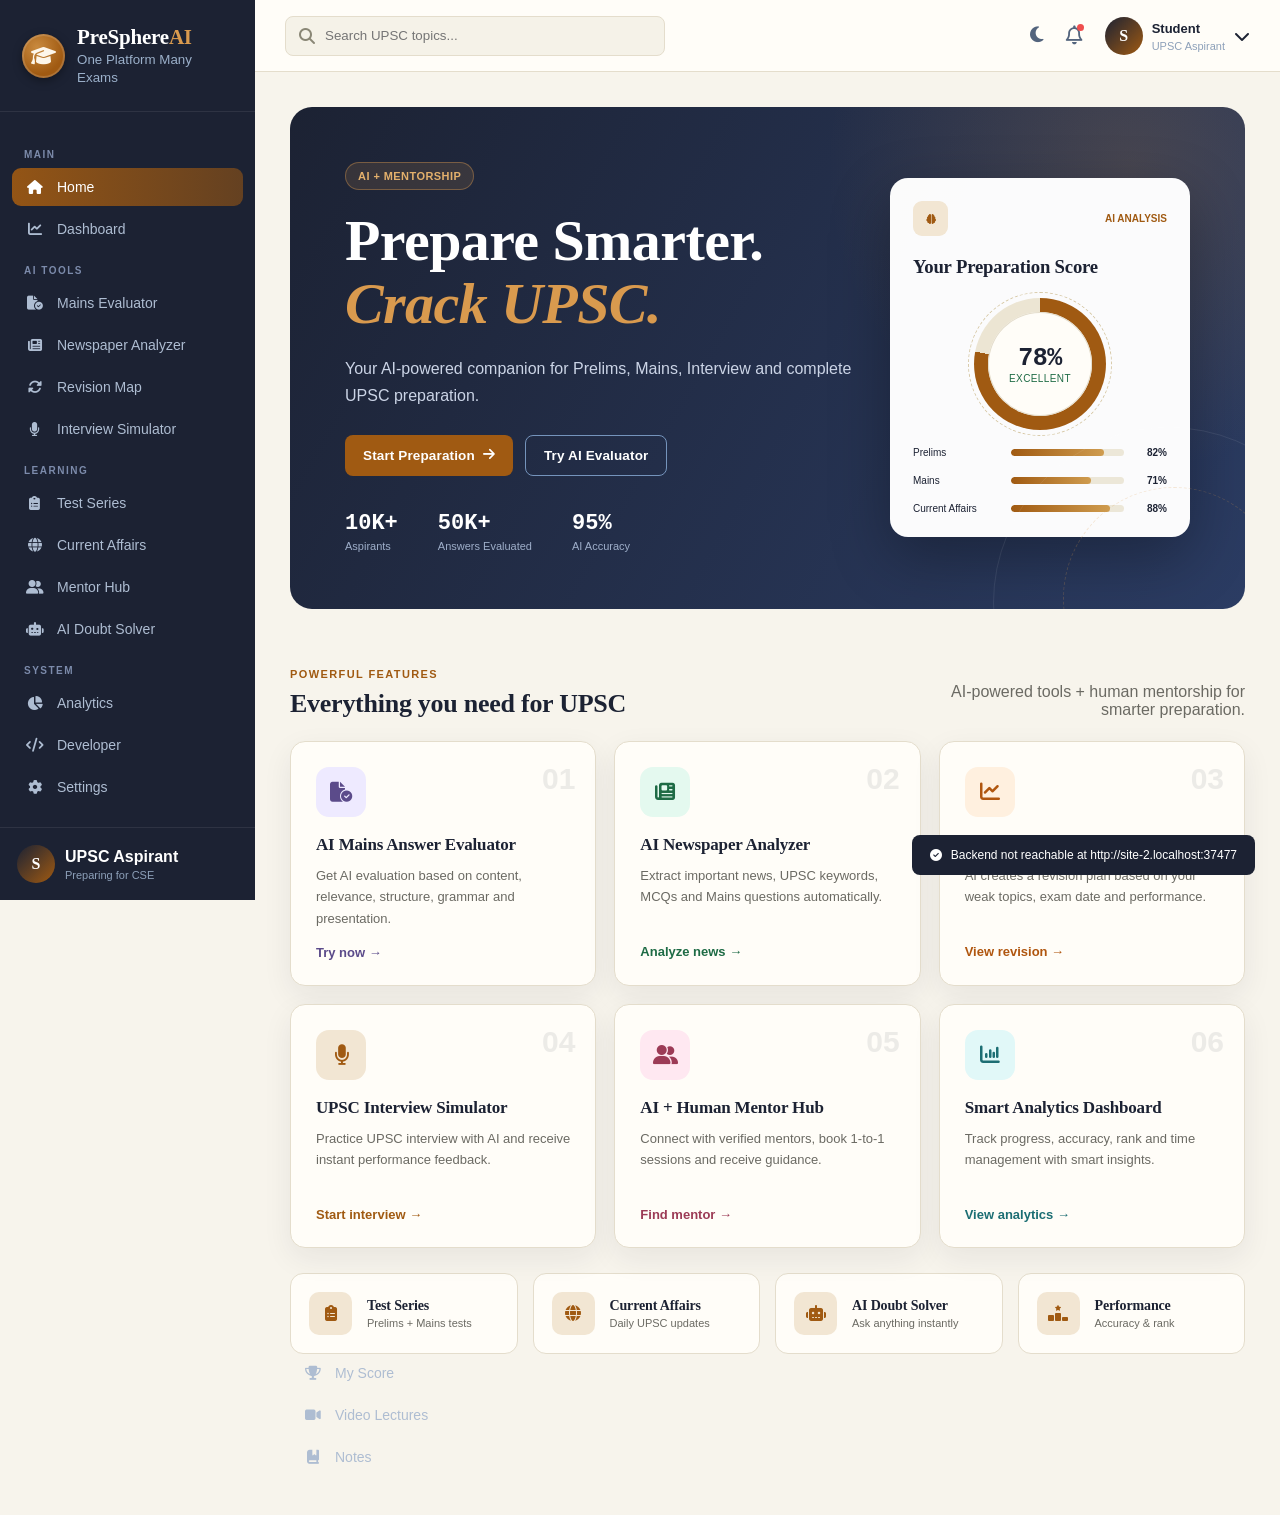
==== frontend/index.html @ a53c1703 "Initial project commit" ====
<!DOCTYPE html>
<html lang="en">

<head>
    <meta charset="UTF-8">
    <meta name="viewport" content="width=device-width, initial-scale=1.0">

    <title>PreSphere AI</title>

    <link rel="icon" href="data:,">



    <link rel="stylesheet" href="second css.css">

    <!-- Icons -->
    <link rel="stylesheet" href="https://cdnjs.cloudflare.com/ajax/libs/font-awesome/6.5.2/css/all.min.css">
</head>

<body>

<!-- ================= SIDEBAR ================= -->

    <aside class="sidebar" id="sidebar">

        <div class="logo">
            <div class="logo-icon">
                <i class="fa-solid fa-graduation-cap"></i>
            </div>

            <div>
                <h2>PreSphere<span>AI</span></h2>
                <small>One Platform Many Exams</small>
            </div>
        </div>

        <nav>

            <p class="menu-title">MAIN</p>

            <a href="#" class="nav-link active" data-page="home">
                <i class="fa-solid fa-house"></i>
                <span>Home</span>
            </a>

            <a href="#" class="nav-link" data-page="dashboard">
                <i class="fa-solid fa-chart-line"></i>
                <span>Dashboard</span>
            </a>

            <p class="menu-title">AI TOOLS</p>

            <a href="#" class="nav-link" data-page="evaluator">
                <i class="fa-solid fa-file-circle-check"></i>
                <span>Mains Evaluator</span>
            </a>

            <a href="#" class="nav-link" data-page="newspaper">
                <i class="fa-solid fa-newspaper"></i>
                <span>Newspaper Analyzer</span>
            </a>

            <a href="#" class="nav-link" data-page="revision">
                <i class="fa-solid fa-rotate"></i>
                <span>Revision Map</span>
            </a>

            <a href="#" class="nav-link" data-page="interview">
                <i class="fa-solid fa-microphone"></i>
                <span>Interview Simulator</span>
            </a>

            <p class="menu-title">LEARNING</p>

            <a href="#" class="nav-link" data-page="tests">
                <i class="fa-solid fa-clipboard-list"></i>
                <span>Test Series</span>
            </a>

            <a href="#" class="nav-link" data-page="current">
                <i class="fa-solid fa-globe"></i>
                <span>Current Affairs</span>
            </a>

            <a href="#" class="nav-link" data-page="mentor">
                <i class="fa-solid fa-user-group"></i>
                <span>Mentor Hub</span>
            </a>

            <a href="#" class="nav-link" data-page="doubt">
                <i class="fa-solid fa-robot"></i>
                <span>AI Doubt Solver</span>
            </a>

            <p class="menu-title">SYSTEM</p>

            <a href="#" class="nav-link" data-page="analytics">
                <i class="fa-solid fa-chart-pie"></i>
                <span>Analytics</span>
            </a>

            <a href="#" class="nav-link" data-page="developer">
                <i class="fa-solid fa-code"></i>
                <span>Developer</span>
            </a>

            <a href="#" class="nav-link" data-page="settings">
                <i class="fa-solid fa-gear"></i>
                <span>Settings</span>
            </a>

        </nav>

        <div class="sidebar-bottom">
            <div class="user-mini">
                <div class="avatar">S</div>
                <div>
                    <strong>UPSC Aspirant</strong>
                    <small>Preparing for CSE</small>
                </div>
            </div>
        </div>

    </aside>


<!-- ================= MAIN ================= -->

    <div class="main-wrapper">

        <!-- HEADER -->

        <header class="header">

            <button class="menu-btn" id="menuBtn">
                <i class="fa-solid fa-bars"></i>
            </button>

            <div class="search-box">
                <i class="fa-solid fa-search"></i>
                <input type="text" placeholder="Search UPSC topics...">
            </div>

            <div class="header-right">

                <button class="icon-btn">
                    <i class="fa-regular fa-bell"></i>
                    <span class="notification-dot"></span>
                </button>

                <div class="profile">
                    <div class="avatar">S</div>

                    <div class="profile-info">
                        <strong>Student</strong>
                        <small>UPSC Aspirant</small>
                    </div>

                    <i class="fa-solid fa-chevron-down"></i>
                </div>

            </div>

        </header>


<!-- ================= CONTENT ================= -->

        <main id="content">


<!-- ================================================= -->
<!-- HOME -->
<!-- ================================================= -->

            <section class="page active-page" id="home">

                <div class="hero">

                    <div class="hero-content">

                        <span class="badge">
                            <i class="fa-solid fa-sparkles"></i>
                            AI + MENTORSHIP
                        </span>

                        <h1>
                            Prepare Smarter.<br>
                            <span>Crack UPSC.</span>
                        </h1>

                        <p>
                            Your AI-powered companion for Prelims, Mains,
                            Interview and complete UPSC preparation.
                        </p>

                        <div class="hero-buttons">
                            <button class="btn primary" data-go="dashboard">
                                Start Preparation
                                <i class="fa-solid fa-arrow-right"></i>
                            </button>

                            <button class="btn outline" data-go="evaluator">
                                Try AI Evaluator
                            </button>
                        </div>

                        <div class="hero-stats">

                            <div>
                                <strong>10K+</strong>
                                <span>Aspirants</span>
                            </div>

                            <div>
                                <strong>50K+</strong>
                                <span>Answers Evaluated</span>
                            </div>

                            <div>
                                <strong>95%</strong>
                                <span>AI Accuracy</span>
                            </div>

                        </div>

                    </div>

                    <div class="hero-visual">

                        <div class="ai-card">

                            <div class="ai-card-top">
                                <div class="ai-icon">
                                    <i class="fa-solid fa-brain"></i>
                                </div>

                                <span>AI ANALYSIS</span>
                            </div>

                            <h3>Your Preparation Score</h3>

                            <div class="score-circle">
                                <div>
                                    <strong>78%</strong>
                                    <span>Excellent</span>
                                </div>
                            </div>

                            <div class="progress-row">
                                <span>Prelims</span>
                                <div class="progress">
                                    <i style="width:82%"></i>
                                </div>
                                <b>82%</b>
                            </div>

                            <div class="progress-row">
                                <span>Mains</span>
                                <div class="progress">
                                    <i style="width:71%"></i>
                                </div>
                                <b>71%</b>
                            </div>

                            <div class="progress-row">
                                <span>Current Affairs</span>
                                <div class="progress">
                                    <i style="width:88%"></i>
                                </div>
                                <b>88%</b>
                            </div>

                        </div>

                    </div>

                </div>


                <!-- FEATURES -->

                <div class="section-heading">

                    <div>
                        <span class="section-label">POWERFUL FEATURES</span>
                        <h2>Everything you need for UPSC</h2>
                    </div>

                    <p>
                        AI-powered tools + human mentorship
                        for smarter preparation.
                    </p>

                </div>


                <div class="feature-grid">

                    <div class="feature-card purple" data-go="evaluator">
                        <div class="feature-number">01</div>
                        <div class="feature-icon">
                            <i class="fa-solid fa-file-circle-check"></i>
                        </div>
                        <h3>AI Mains Answer Evaluator</h3>
                        <p>
                            Get AI evaluation based on content,
                            relevance, structure, grammar and presentation.
                        </p>
                        <a>Try now →</a>
                    </div>

                    <div class="feature-card green" data-go="newspaper">
                        <div class="feature-number">02</div>
                        <div class="feature-icon">
                            <i class="fa-solid fa-newspaper"></i>
                        </div>
                        <h3>AI Newspaper Analyzer</h3>
                        <p>
                            Extract important news, UPSC keywords,
                            MCQs and Mains questions automatically.
                        </p>
                        <a>Analyze news →</a>
                    </div>

                    <div class="feature-card orange" data-go="revision">
                        <div class="feature-number">03</div>
                        <div class="feature-icon">
                            <i class="fa-solid fa-chart-line"></i>
                        </div>
                        <h3>Personalized Revision Map</h3>
                        <p>
                            AI creates a revision plan based on
                            your weak topics, exam date and performance.
                        </p>
                        <a>View revision →</a>
                    </div>

                    <div class="feature-card blue" data-go="interview">
                        <div class="feature-number">04</div>
                        <div class="feature-icon">
                            <i class="fa-solid fa-microphone"></i>
                        </div>
                        <h3>UPSC Interview Simulator</h3>
                        <p>
                            Practice UPSC interview with AI
                            and receive instant performance feedback.
                        </p>
                        <a>Start interview →</a>
                    </div>

                    <div class="feature-card pink" data-go="mentor">
                        <div class="feature-number">05</div>
                        <div class="feature-icon">
                            <i class="fa-solid fa-user-group"></i>
                        </div>
                        <h3>AI + Human Mentor Hub</h3>
                        <p>
                            Connect with verified mentors,
                            book 1-to-1 sessions and receive guidance.
                        </p>
                        <a>Find mentor →</a>
                    </div>

                    <div class="feature-card teal" data-go="analytics">
                        <div class="feature-number">06</div>
                        <div class="feature-icon">
                            <i class="fa-solid fa-chart-column"></i>
                        </div>
                        <h3>Smart Analytics Dashboard</h3>
                        <p>
                            Track progress, accuracy, rank and
                            time management with smart insights.
                        </p>
                        <a>View analytics →</a>
                    </div>

                </div>


                <!-- QUICK SERVICES -->

                <div class="quick-grid">

                    <div class="quick-card" data-go="tests">
                        <i class="fa-solid fa-clipboard-list"></i>
                        <div>
                            <h3>Test Series</h3>
                            <p>Prelims + Mains tests</p>
                        </div>
                    </div>

                    <div class="quick-card" data-go="current">
                        <i class="fa-solid fa-globe"></i>
                        <div>
                            <h3>Current Affairs</h3>
                            <p>Daily UPSC updates</p>
                        </div>
                    </div>

                    <div class="quick-card" data-go="doubt">
                        <i class="fa-solid fa-robot"></i>
                        <div>
                            <h3>AI Doubt Solver</h3>
                            <p>Ask anything instantly</p>
                        </div>
                    </div>

                    <div class="quick-card" data-go="analytics">
                        <i class="fa-solid fa-ranking-star"></i>
                        <div>
                            <h3>Performance</h3>
                            <p>Accuracy & rank</p>
                        </div>
                    </div>

                </div>

            </section>


<!-- ================================================= -->
<!-- DEVELOPER / TEAM -->
<!-- ================================================= -->

            <section id="developer" class="page">

                <div class="section-heading team-heading">
                    <div>
                        <span class="section-label">OUR TEAM</span>
                        <h2>Meet the PreSphere AI Team</h2>
                    </div>

                    <p>
                        A team working together to build
                        smarter AI-powered UPSC preparation web application.
                    </p>
                </div>

                <div class="team-grid">

                    <div class="team-card team-lead">
                        <div class="team-image-wrapper">
                            <img
                                src="https://i.pinimg.com/736x/21/d7/b5/21d7b5a3bda3c41b24b08119557dbd8e.jpg"
                                alt="Satendra">
                        </div>

                        <span class="team-role lead-role">Team Lead</span>

                        <h3>Satendra</h3>

                        <div class="team-skills">
                            <h4>25ai1sa121@mitsgwl.ac.in</h4>
                            <span>➡️AI/ML & Deep Learning</span>
                            <span>➡️Python</span>
                            <span>➡️C++</span>
                            <span>➡️DSA & C++</span>
                        </div>
                    </div>

                    <div class="team-card">
                        <div class="team-image-wrapper">
                            <img src="images/photo1.jpeg" alt="Priyanshu Barman">
                        </div>

                        <span class="team-role">Developer</span>

                        <h3>Priyanshu Barman</h3>

                        <div class="team-skills">
                            <h4>25ai1pr102@mitsgwl.ac.in</h4>
                            <span>➡️Frontend & Backend</span>
                            <span>➡️Java</span>
                            <span>➡️DSA, Python & TensorFlow</span>
                        </div>
                    </div>

                    <div class="team-card">
                        <div class="team-image-wrapper">
                            <img src="images/nitin.jpeg" alt="Nitin Gaur">
                        </div>

                        <span class="team-role">Developer</span>

                        <h3>Nitin Gaur</h3>

                        <div class="team-skills">
                            <h4> 25ai1ni89@mitsgwl.ac.in</h4>
                            <span>➡️Graphic Designer</span>
                            <span>➡️DSA & C++</span>
                        </div>
                    </div>

                </div>

                <div class="institution-card">

                    <div class="institution-logo">
                        <img
                            src="https://img.jagranjosh.com/images/2022/June/162022/MITS.png"
                            alt="MITS Gwalior">
                    </div>

                    <div class="institution-content">

                        <span class="section-label">DEVELOPED AT</span>

                        <h2>Madhav Institute of Technology and Science, Gwalior</h2>

                        <p class="guidance-title">Under the Guidance of</p>

                        <div class="mentor-info">
                            <img src="images/photo .png" alt="Dr. Shipra Shukla">

                            <div>
                                <h3>Dr. Shipra Shukla</h3>
                                <p>Assistant professor</p>
                                <p>Project Guide & Mentor</p>
                            </div>
                        </div>

                    </div>

                </div>

            </section>


<!-- ================================================= -->
<!-- DASHBOARD -->
<!-- ================================================= -->

            <section class="page" id="dashboard">

                <div class="page-title">
                    <div>
                        <span class="section-label">YOUR PREPARATION</span>
                        <h1>Dashboard</h1>
                        <p>Good morning! Let's continue your UPSC journey.</p>
                    </div>

                    <button class="btn primary" data-go="tests">
                        <i class="fa-solid fa-play"></i>
                        Continue Learning
                    </button>
                </div>


                <div class="dashboard-stats">

                    <div class="stat-card">
                        <div class="stat-icon purple-bg">
                            <i class="fa-solid fa-bullseye"></i>
                        </div>
                        <div>
                            <small>Overall Accuracy</small>
                            <h2 id="dashScore">0%</h2>
                            <span id="dashDelta">Take a test to begin</span>
                        </div>
                    </div>

                    <div class="stat-card">
                        <div class="stat-icon green-bg">
                            <i class="fa-solid fa-book-open"></i>
                        </div>
                        <div>
                            <small>Topics Completed</small>
                            <h2 id="dashTopics">0</h2>
                            <span id="dashTopicsOf">of 0 topics</span>
                        </div>
                    </div>

                    <div class="stat-card">
                        <div class="stat-icon orange-bg">
                            <i class="fa-solid fa-clock"></i>
                        </div>
                        <div>
                            <small>Study Time</small>
                            <h2 id="dashStudy">0h</h2>
                            <span>Today</span>
                        </div>
                    </div>

                    <div class="stat-card">
                        <div class="stat-icon blue-bg">
                            <i class="fa-solid fa-fire"></i>
                        </div>
                        <div>
                            <small>Study Streak</small>
                            <h2 id="dashStreak">0 Days</h2>
                            <span class="positive">Keep going!</span>
                        </div>
                    </div>

                </div>

                <!--  -->
                <!-- 
                
                -->
                <div class="panel score-summary" id="dashScoreCard" data-go="score" title="View subject-wise marks">
                    <div>
                        <span>QUESTIONS DONE</span>
                        <strong id="dsQuestions">0</strong>
                    </div>
                    <div>
                        <span>TOTAL SCORE</span>
                        <strong id="dsMarks">0</strong>
                        <small id="dsMax">of 0 marks</small>
                    </div>
                    <p>Click to see subject-wise marks <i class="fa-solid fa-arrow-right"></i></p>
                </div>










                <div class="dashboard-grid">

                    <div class="panel large-panel">

                        <div class="panel-header">
                            <div>
                                <h3>Preparation Progress</h3>
                                <p>Subject-wise performance</p>
                            </div>

                            <select>
                                <option>This Week</option>
                                <option>This Month</option>
                                <option>This Year</option>
                            </select>
                        </div>

                        <div class="bar-chart" id="dashBars"></div>

                    </div>


                    <div class="panel">

                        <div class="panel-header">
                            <div>
                                <h3>Today's Plan</h3>
                                <p id="dashTasksSub">0 tasks today</p>
                            </div>
                        </div>

                        <div class="task-list" id="dashTasks"></div>

                    </div>

                </div>


                <div class="panel ai-recommendation">

                    <div class="ai-recommend-icon">
                        <i class="fa-solid fa-wand-magic-sparkles"></i>
                    </div>

                    <div>
                        <span>AI RECOMMENDATION</span>
                        <h3 id="dashRecTitle">Loading recommendation...</h3>
                        <p id="dashRecText"></p>
                    </div>

                    <button class="btn dark" data-go="revision">View Plan</button>

                </div>

            </section>
<!-- adding new line   -->
            <a href="#" class="nav-link" data-page="score">
                <i class="fa-solid fa-trophy"></i>
                <span>My Score</span>
            </a>

<!-- for video upload  -->

<!-- ================================================= -->
<!-- MAINS EVALUATOR -->
<!-- ================================================= -->

            <section class="page" id="evaluator">

                <div class="page-title">
                    <div>
                        <span class="section-label">AI POWERED</span>
                        <h1>AI Mains Answer Evaluator</h1>
                        <p>Get instant UPSC-style feedback on your answers.</p>
                    </div>
                </div>

                <div class="evaluator-grid">

                    <div class="panel">

                        <div class="panel-header">
                            <div>
                                <h3>Write Your Answer</h3>
                                <p>Write or paste your Mains answer below.</p>
                            </div>

                            <button class="btn small outline" id="mainsRandom">
                                <i class="fa-solid fa-shuffle"></i>
                                Random
                            </button>
                        </div>

                        <select id="mainsSelect" class="date-select" style="width:100%;margin-bottom:14px;">
                            <option>Loading questions...</option>
                        </select>

                        <div class="question-box">
                            <strong>Question:</strong>

                            <p id="questionText">Loading question...</p>

                            <span id="questionMeta">UPSC GS-II • 150 Words</span>
                        </div>

                        <textarea id="answerInput" class="answer-box"
                            placeholder="Write your answer here..."></textarea>

                        <div class="answer-footer">
                            <span id="wordCount">0 words</span>

                            <button class="btn primary" id="evaluateBtn">
                                <i class="fa-solid fa-wand-magic-sparkles"></i>
                                Evaluate with AI
                            </button>
                        </div>

                    </div>


                    <div class="panel evaluation-result" id="evalResultBody">

                        <div class="result-heading">
                            <div class="result-circle">
                                <strong>--</strong>
                                <small>/20</small>
                            </div>

                            <div>
                                <span>AI SCORE</span>
                                <h3>Waiting for your answer</h3>
                                <p>Write an answer and click "Evaluate with AI".</p>
                            </div>
                        </div>

                    </div>

                </div>

            </section>


<!-- ================================================= -->
<!-- NEWSPAPER -->
<!-- ================================================= -->

            <section class="page" id="newspaper">

                <div class="page-title">
                    <div>
                        <span class="section-label">AI CURRENT AFFAIRS</span>
                        <h1>Newspaper Analyzer</h1>
                        <p>Turn your newspaper into UPSC-ready notes.</p>
                    </div>
                </div>

                <div class="upload-panel panel">

                    <div class="upload-icon">
                        <i class="fa-solid fa-cloud-arrow-up"></i>
                    </div>

                    <h2>Upload Newspaper</h2>

                    <p>
                        Upload PDF, JPG or PNG and AI will extract
                        important UPSC content.
                    </p>

                    <input type="file" id="newsFile" accept=".pdf,.jpg,.jpeg,.png" hidden>

                    <button class="btn primary" onclick="document.getElementById('newsFile').click()">
                        <i class="fa-solid fa-upload"></i>
                        Upload File
                    </button>

                    <p id="fileName" class="file-name"></p>

                </div>


                <div class="news-results">

                    <div class="panel">

                        <div class="panel-header">
                            <h3>Important News</h3>
                            <span class="tag">Today</span>
                        </div>

                        <div id="newsItemsList">
                            <p class="muted-note">Upload a newspaper to see important news.</p>
                        </div>

                    </div>


                    <div class="panel">

                        <div class="panel-header">
                            <h3>AI Generated Questions</h3>
                        </div>

                        <div id="generatedQuestionsList">
                            <p class="muted-note">Questions will appear here.</p>
                        </div>

                        <button class="btn outline full" id="moreQuestions">
                            Generate More Questions
                        </button>

                    </div>

                </div>

                <div class="panel" style="margin-top:20px;">

                    <div class="panel-header">
                        <h3>Practice MCQs</h3>
                    </div>

                    <div id="newsMcqList">
                        <p class="muted-note">MCQs will appear here.</p>
                    </div>

                </div>

            </section>


<!-- ================================================= -->
<!-- REVISION -->
<!-- ================================================= -->

            <section class="page" id="revision">

                <div class="page-title">

                    <div>
                        <span class="section-label">AI STUDY PLANNER</span>
                        <h1>Personalized Revision Map</h1>
                        <p>AI-powered revision based on your performance.</p>
                    </div>

                    <button class="btn primary" id="regenPlan">
                        <i class="fa-solid fa-wand-magic-sparkles"></i>
                        Generate Plan
                    </button>

                </div>


                <div class="revision-overview">

                    <div class="revision-score">
                        <div class="large-score" id="revScore">0%</div>
                        <span>Preparation Score</span>
                    </div>

                    <div>
                        <h3>Your revision priority</h3>
                        <p id="revSummary">Loading your revision plan...</p>

                        <div class="priority-list" id="revPriorities"></div>
                    </div>

                </div>


                <div class="revision-grid" id="revGrid"></div>


                <div class="panel" style="margin-top:20px;">

                    <div class="panel-header">
                        <div>
                            <h3>Weekly Schedule</h3>
                            <p>Your AI-generated study plan</p>
                        </div>
                    </div>

                    <div class="schedule-grid" id="revSchedule"></div>

                </div>

            </section>


<!-- ================================================= -->
<!-- INTERVIEW -->
<!-- ================================================= -->

            <section class="page" id="interview">

                <div class="page-title">

                    <div>
                        <span class="section-label">AI MOCK INTERVIEW</span>
                        <h1>UPSC Interview Simulator</h1>
                        <p>Practice your personality test with AI.</p>
                    </div>

                    <span class="live-status">
                        <i></i> AI READY
                    </span>

                </div>


                <div class="interview-container">

                    <div class="interviewer">

                        <div class="interviewer-avatar">
                            <i class="fa-solid fa-user-tie"></i>
                        </div>

                        <span id="ivCategory">AI INTERVIEWER</span>

                        <h2>Good morning.</h2>

                        <p id="ivQuestion">
                            Loading question...
                        </p>

                        <div class="wave">
                            <i></i><i></i><i></i><i></i>
                            <i></i><i></i><i></i><i></i>
                        </div>

                        <textarea id="ivAnswer" class="answer-box"
                            placeholder="Speak using the microphone or type your answer here..."></textarea>

                        <div class="mic-button" id="micButton">
                            <i class="fa-solid fa-microphone"></i>
                        </div>

                        <small>Click microphone to answer</small>

                        <div class="feedback-box" id="ivFeedback" hidden></div>

                    </div>


                    <div class="interview-info panel">

                        <h3>Interview Session</h3>

                        <div class="session-stat">
                            <span>Questions</span>
                            <strong id="ivCount">0 / 0</strong>
                        </div>

                        <div class="session-stat">
                            <span>Time</span>
                            <strong id="ivTime">00:00</strong>
                        </div>

                        <div class="session-stat">
                            <span>Last Score</span>
                            <strong id="ivScore">-</strong>
                        </div>

                        <hr>

                        <h4>AI will evaluate</h4>

                        <ul class="check-list">
                            <li>Communication</li>
                            <li>Confidence</li>
                            <li>Content quality</li>
                            <li>Body language</li>
                            <li>Clarity</li>
                        </ul>

                        <button class="btn primary full" id="ivNext">
                            Submit Answer
                            <i class="fa-solid fa-arrow-right"></i>
                        </button>

                        <button class="btn outline full" id="ivRestart">
                            Restart Interview
                        </button>
                    </div>

                </div>

            </section>


<!-- ================================================= -->
<!-- TEST SERIES -->
<!-- ================================================= -->

            <section class="page" id="tests">

                <div class="page-title">

                    <div>
                        <span class="section-label">PRACTICE</span>
                        <h1>Test Series</h1>
                        <p>Practice with UPSC-level questions.</p>
                    </div>

                </div>

                <!-- Test list -->
                <div id="testList">

                    <div class="test-tabs" id="testTabs">
                        <button class="active" data-filter="all">All Tests</button>
                        <button data-filter="PRELIMS">Full Mocks</button>
                        <button data-filter="SUBJECT">Subject-wise</button>
                    </div>

                    <div class="test-grid" id="testGrid"></div>

                </div>

                <!-- Test runner -->
                <div class="panel" id="testRunner" hidden>

                    <div class="panel-header">
                        <div>
                            <h3 id="trTitle">Test</h3>
                            <p id="trProgress">Question 1 of 1</p>
                        </div>

                        <div class="live-status">
                            <i class="fa-solid fa-clock"></i>
                            <strong id="trTimer">00:00</strong>
                        </div>
                    </div>

                    <div class="progress">
                        <i id="trBar" style="width:0%"></i>
                    </div>

                    <p id="trMeta" class="muted-note" style="margin-top:14px;"></p>
                    <h3 id="trQuestion" style="margin:10px 0 18px;"></h3>

                    <div id="trOptions"></div>

                    <div style="display:flex;gap:10px;flex-wrap:wrap;margin-top:20px;">
                        <button class="btn outline" id="trPrev">
                            <i class="fa-solid fa-arrow-left"></i> Previous
                        </button>
                        <button class="btn outline" id="trClear">Clear</button>
                        <button class="btn outline" id="trNext">
                            Next <i class="fa-solid fa-arrow-right"></i>
                        </button>
                        <button class="btn primary" id="trSubmit">Submit Test</button>
                    </div>

                </div>

                <!-- Test result -->
                <div class="panel" id="testResult" hidden></div>

            </section>


<!-- ================================================= -->
<!-- CURRENT AFFAIRS -->
<!-- ================================================= -->

            <section class="page" id="current">

                <div class="page-title">

                    <div>
                        <span class="section-label">DAILY UPDATES</span>
                        <h1>Current Affairs</h1>
                        <p>Stay updated with UPSC-relevant news.</p>
                    </div>

                    <button class="btn primary" data-go="newspaper">
                        Today's Digest
                    </button>

                </div>


                <div class="current-grid">

                    <article class="current-card">
                        <span class="tag green-tag">POLITY</span>
                        <h2>Governance & Civil Services Reform</h2>
                        <p>
                            Key developments in governance,
                            public administration and institutional reforms.
                        </p>
                        <div class="current-bottom">
                            <span>GS-II</span>
                            <button>Read →</button>
                        </div>
                    </article>

                    <article class="current-card">
                        <span class="tag blue-tag">ENVIRONMENT</span>
                        <h2>Climate Action & Sustainability</h2>
                        <p>
                            Important developments related to climate,
                            biodiversity and sustainable development.
                        </p>
                        <div class="current-bottom">
                            <span>GS-III</span>
                            <button>Read →</button>
                        </div>
                    </article>

                    <article class="current-card">
                        <span class="tag orange-tag">ECONOMY</span>
                        <h2>India's Economic Growth</h2>
                        <p>
                            Major economic policies, growth indicators,
                            inflation and financial developments.
                        </p>
                        <div class="current-bottom">
                            <span>GS-III</span>
                            <button>Read →</button>
                        </div>
                    </article>

                    <article class="current-card">
                        <span class="tag purple-tag">IR</span>
                        <h2>India & Global Relations</h2>
                        <p>
                            Important international developments
                            relevant to India's foreign policy.
                        </p>
                        <div class="current-bottom">
                            <span>GS-II</span>
                            <button>Read →</button>
                        </div>
                    </article>

                </div>

            </section>


<!-- ================================================= -->
<!-- MENTOR -->
<!-- ================================================= -->

            <section class="page" id="mentor">

                <div class="page-title">

                    <div>
                        <span class="section-label">GUIDANCE</span>
                        <h1>AI + Human Mentor Hub</h1>
                        <p>Get personalized guidance from experienced mentors.</p>
                    </div>

                    <button class="btn primary">
                        Become a Mentor
                    </button>

                </div>


                <div class="mentor-banner">

                    <div>
                        <span>PERSONALIZED GUIDANCE</span>
                        <h2>Don't prepare alone.</h2>
                        <p>
                            Connect with mentors who understand
                            the UPSC journey.
                        </p>
                    </div>

                    <div class="mentor-banner-icon">
                        <i class="fa-solid fa-people-arrows"></i>
                    </div>

                </div>


                <div class="mentor-grid">

                    <div class="mentor-card">
                        <div class="mentor-photo">A</div>
                        <div class="mentor-info">
                            <span class="mentor-role">IAS MENTOR</span>
                            <h3>Dr. Ananya Sharma</h3>
                            <p>10+ years mentoring experience</p>
                            <div class="rating">★★★★★ <span>4.9</span></div>
                            <div class="mentor-tags">
                                <span>GS-II</span>
                                <span>Essay</span>
                                <span>Interview</span>
                            </div>
                            <button class="btn primary full">Book Session</button>
                        </div>
                    </div>

                    <div class="mentor-card">
                        <div class="mentor-photo green">R</div>
                        <div class="mentor-info">
                            <span class="mentor-role">UPSC MENTOR</span>
                            <h3>Rahul Verma</h3>
                            <p>7+ years teaching experience</p>
                            <div class="rating">★★★★★ <span>4.8</span></div>
                            <div class="mentor-tags">
                                <span>Polity</span>
                                <span>History</span>
                                <span>GS-II</span>
                            </div>
                            <button class="btn primary full">Book Session</button>
                        </div>
                    </div>

                    <div class="mentor-card">
                        <div class="mentor-photo orange">P</div>
                        <div class="mentor-info">
                            <span class="mentor-role">CSE EXPERT</span>
                            <h3>Priya Singh</h3>
                            <p>8+ years mentoring experience</p>
                            <div class="rating">★★★★★ <span>4.9</span></div>
                            <div class="mentor-tags">
                                <span>Economy</span>
                                <span>Essay</span>
                                <span>Ethics</span>
                            </div>
                            <button class="btn primary full">Book Session</button>
                        </div>
                    </div>

                </div>

            </section>


<!-- ================================================= -->
<!-- AI DOUBT -->
<!-- ================================================= -->

            <section class="page" id="doubt">

                <div class="page-title">

                    <div>
                        <span class="section-label">AI ASSISTANT</span>
                        <h1>AI Doubt Solver</h1>
                        <p>Ask your UPSC questions and get instant explanations.</p>
                    </div>

                </div>


                <div class="chat-container panel">

                    <div class="chat-header">

                        <div class="ai-small">
                            <i class="fa-solid fa-robot"></i>
                        </div>

                        <div>
                            <h3>UPSC AI Assistant</h3>
                            <span>
                                <i class="online-dot"></i>
                                Online
                            </span>
                        </div>

                    </div>


                    <div class="chat-body" id="chatBody">

                        <div class="message ai-message">
                            <div class="message-avatar">
                                <i class="fa-solid fa-robot"></i>
                            </div>

                            <div>
                                <span class="message-name">UPSC AI</span>
                                <p>
                                    Hello! 👋 Ask me anything related to
                                    UPSC preparation.
                                </p>
                            </div>
                        </div>

                        <div class="suggestions">
                            <button>Explain Fundamental Rights</button>
                            <button>Difference between GDP & GNP</button>
                            <button>Give me a GS-II question</button>
                        </div>

                    </div>


                    <div class="chat-input">

                        <input id="chatInput" type="text" placeholder="Ask your UPSC doubt...">

                        <button id="sendMessage">
                            <i class="fa-solid fa-paper-plane"></i>
                        </button>

                    </div>

                </div>

            </section>

<!--  adding new section  -->
              <a href="#" class="nav-link" data-page="videos">
                <i class="fa-solid fa-video"></i>
                <span>Video Lectures</span>
            </a>
            
            <a href="#" class="nav-link" data-page="notes">
                <i class="fa-solid fa-book-bookmark"></i>
                <span>Notes</span>
            </a>





<!-- ================================================= -->
<!-- ANALYTICS -->
<!-- ================================================= -->

            <section class="page" id="analytics">

                <div class="page-title">

                    <div>
                        <span class="section-label">SMART ANALYTICS</span>
                        <h1>Performance Dashboard</h1>
                        <p>Understand your preparation with data.</p>
                    </div>

                    <select class="date-select">
                        <option>Last 30 Days</option>
                        <option>Last 3 Months</option>
                        <option>This Year</option>
                    </select>

                </div>


                <div class="analytics-stats">

                    <div class="analytics-card">
                        <span>TEST ACCURACY</span>
                        <strong id="anAccuracy">0%</strong>
                        <small id="anDelta">0 questions attempted</small>
                    </div>

                    <div class="analytics-card">
                        <span>MAINS AVERAGE</span>
                        <strong id="anMains">0%</strong>
                        <small id="anMainsSub">0 interview answers scored</small>
                    </div>

                    <div class="analytics-card">
                        <span>ANSWERS WRITTEN</span>
                        <strong id="anAnswers">0</strong>
                        <small id="anAnswersSub">0 this week</small>
                    </div>

                    <div class="analytics-card">
                        <span>STUDY HOURS</span>
                        <strong id="anHours">0h</strong>
                        <small>Last 30 days</small>
                    </div>

                </div>


                <div class="analytics-grid">

                    <div class="panel">

                        <div class="panel-header">
                            <div>
                                <h3>Weekly Performance</h3>
                                <p>Accuracy percentage</p>
                            </div>
                        </div>

                        <div class="line-chart">

                            <svg viewBox="0 0 600 260" preserveAspectRatio="none">
                                <polyline id="anLine" points="20,245 580,245"
                                    fill="none" stroke="currentColor" stroke-width="4" />
                            </svg>

                            <div class="chart-labels" id="anLabels"></div>

                        </div>

                    </div>


                    <div class="panel">

                        <div class="panel-header">
                            <h3></h3>
                        </div>

                        <div class="strength" id="anStrength"></div>

                    </div>

                </div>

            </section>


<!-- ================================================= -->
<!-- SETTINGS -->
<!-- ================================================= -->

            <section class="page" id="settings">

                <div class="page-title">

                    <div>
                        <span class="section-label">ACCOUNT</span>
                        <h1>Settings</h1>
                        <p>Manage your study platform preferences.</p>
                    </div>

                </div>


                <div class="settings-grid">

                    <div class="panel settings-menu">

                        <button class="setting-tab active">
                            <i class="fa-solid fa-user"></i>
                            Profile
                        </button>

                        <button class="setting-tab">
                            <i class="fa-solid fa-bell"></i>
                            Notifications
                        </button>

                        <button class="setting-tab">
                            <i class="fa-solid fa-book"></i>
                            Study Preferences
                        </button>

                        <button class="setting-tab">
                            <i class="fa-solid fa-lock"></i>
                            Security
                        </button>

                    </div>


                    <div class="panel">

                        <h3>Profile Information</h3>

                        <div class="form-grid">

                            <div class="form-group">
                                <label>Full Name</label>
                                <input type="text" value="UPSC Aspirant">
                            </div>

                            <div class="form-group">
                                <label>Email</label>
                                <input type="email" value="student@example.com">
                            </div>

                            <div class="form-group">
                                <label>Target Exam</label>
                                <select>
                                    <option>UPSC CSE 2027</option>
                                    <option>UPSC CSE 2028</option>
                                </select>
                            </div>

                            <div class="form-group">
                                <label>Optional Subject</label>
                                <select>
                                    <option>Select Subject</option>
                                    <option>Geography</option>
                                    <option>History</option>
                                    <option>Political Science</option>
                                    <option>Sociology</option>
                                </select>
                            </div>

                        </div>

                        <button class="btn primary">
                            Save Changes
                        </button>

                    </div>

                </div>

            </section>


            <!-- my score card  -->
             <!--  -->
<!-- ================================================= -->
<!-- MY SCORE -->
<!-- ================================================= -->

            <section class="page" id="score">

                <div class="page-title">
                    <div>
                        <span class="section-label">YOUR RESULTS</span>
                        <h1>My Score</h1>
                        <p>Total questions done and subject-wise marks.</p>
                    </div>
                    <button class="btn primary" data-go="tests">
                        <i class="fa-solid fa-play"></i>
                        Take a Test
                    </button>
                </div>

                <div class="analytics-stats">
                    <div class="analytics-card">
                        <span>QUESTIONS DONE</span>
                        <strong id="scQuestions">0</strong>
                        <small id="scTests">0 tests taken</small>
                    </div>
                    <div class="analytics-card sc-total" id="scTotalCard" style="cursor:pointer" title="Show subject-wise marks">
                        <span>TOTAL SCORE</span>
                        <strong id="scMarks">0</strong>
                        <small id="scMax">of 0 marks</small>
                    </div>
                    <div class="analytics-card">
                        <span>CORRECT / WRONG</span>
                        <strong id="scCW">0 / 0</strong>
                        <small>+2 correct, −⅔ wrong</small>
                    </div>
                    <div class="analytics-card">
                        <span>ACCURACY</span>
                        <strong id="scAcc">0%</strong>
                        <small>of attempted questions</small>
                    </div>
                </div>

                <div class="panel" id="scSubjectsPanel">
                    <div class="panel-header">
                        <div>
                            <h3>Subject-wise Marks</h3>
                            <p>Click a subject to see topic-wise marks</p>
                        </div>
                    </div>
                    <div id="scSubjects"></div>
                </div>

                <div class="panel" style="margin-top:20px;">
                    <div class="panel-header">
                        <h3>Recent Tests</h3>
                    </div>
                    <div id="scTestsList"></div>
                </div>

            </section>


<!-- ================================================= -->
<!-- VIDEO LECTURES -->
<!-- ================================================= -->

            <section class="page" id="videos">

                <div class="page-title">
                    <div>
                        <span class="section-label">LEARNING</span>
                        <h1>Video Lectures</h1>
                        <p>Upload and watch subject-wise videos.</p>
                    </div>
                </div>

                <div class="panel video-upload">
                    <div class="panel-header">
                        <div>
                            <h3>Upload a Video</h3>
                            <p>MP4 / WebM recommended (max 500 MB)</p>
                        </div>
                    </div>

                    <div class="form-grid">
                        <div class="form-group">
                            <label for="vidTitle">Title</label>
                            <input type="text" id="vidTitle" placeholder="e.g. Fundamental Rights — Lecture 1">
                        </div>
                        <div class="form-group">
                            <label for="vidSubject">Subject</label>
                            <input type="text" id="vidSubject" list="vidSubjects" placeholder="e.g. Polity">
                            <datalist id="vidSubjects"></datalist>
                        </div>
                        <div class="form-group">
                            <label for="vidFile">Video file</label>
                            <input type="file" id="vidFile" accept="video/*">
                        </div>
                    </div>

                    <div class="progress" id="vidProgress" hidden><i id="vidBar" style="width:0%"></i></div>
                    <p class="muted-note" id="vidPct" hidden></p>

                    <button class="btn primary" id="vidUpload">
                        <i class="fa-solid fa-cloud-arrow-up"></i>
                        Upload Video
                    </button>
                </div>

                <div class="video-grid" id="vidGrid"></div>

            </section>
            



<!-- ================================================= -->
<!-- NOTES -->
<!-- ================================================= -->

            <section class="page" id="notes">

                <div class="page-title">
                    <div>
                        <span class="section-label">STUDY MATERIAL</span>
                        <h1>Notes</h1>
                        <p>Pick a subject to see only that subject's notes.</p>
                    </div>
                </div>

                <div class="note-chips" id="noteChips"></div>

                <h3 id="noteHeading" class="note-heading">All Notes</h3>
                <div class="note-grid" id="noteGrid"></div>

                <div class="panel" style="margin-top:24px;">
                    <div class="panel-header">
                        <div>
                            <h3>Add a Note</h3>
                            <p>Type your notes, attach a PDF/image/doc, or both (max 500 MB)</p>
                        </div>
                    </div>

                    <div class="form-grid">
                        <div class="form-group">
                            <label for="noteTitle">Title</label>
                            <input type="text" id="noteTitle" placeholder="e.g. Fundamental Rights — summary">
                        </div>
                        <div class="form-group">
                            <label for="noteSubject">Subject</label>
                            <input type="text" id="noteSubject" list="noteSubjects" placeholder="e.g. Polity">
                            <datalist id="noteSubjects"></datalist>
                        </div>
                        <div class="form-group">
                            <label for="noteFile">File (optional)</label>
                            <input type="file" id="noteFile" accept=".pdf,.png,.jpg,.jpeg,.txt,.md,.docx,.pptx">
                        </div>
                    </div>

                    <textarea id="noteContent" class="answer-box" style="height:160px;margin-bottom:14px;"
                        placeholder="Write your notes here (optional if you attach a file)..."></textarea>

                    <button class="btn primary" id="noteSave">
                        <i class="fa-solid fa-floppy-disk"></i>
                        Save Note
                    </button>
                </div>

            </section>


        </main>

    </div>


<!-- ================= TOAST ================= -->

    <div class="toast" id="toast">
        <i class="fa-solid fa-circle-check"></i>
        <span>Action completed!</span>
    </div>

    <script type="module" src="detail.js"></script>
    <script src="script.js"></script>

</body>

</html>
---- frontend/second css.css ----
* {
    margin: 0;
    padding: 0;
    box-sizing: border-box;
}

:root {

    --primary: #a05a12;
    --primary-dark: #7c440c;
    --green: #1e6b45;
    --ink: #1c2233;
    --ink-2: #262f47;
    --text: #1c2233;
    --muted: #6b6a63;
    --bg: #f7f4ec;
    --white: #fffdf8;
    --border: #e4ddcc;
    --purple: #5b4b8a;
    --orange: #b0560f;
    --pink: #9c3b56;
    --teal: #1c6e73;
    --shadow: 0 10px 30px rgba(28, 34, 51, .07);

    --font-display: "Fraunces", "Georgia", serif;
    --font-body: "Inter", Arial, Helvetica, sans-serif;
    --font-mono: "IBM Plex Mono", "Courier New", monospace;
}

html {
    scroll-behavior: smooth;
}

@media (prefers-reduced-motion: reduce) {
    html {
        scroll-behavior: auto;
    }

    *,
    *::before,
    *::after {
        animation-duration: .001ms !important;
        animation-iteration-count: 1 !important;
        transition-duration: .001ms !important;
        scroll-behavior: auto !important;
    }
}

body {
    font-family: var(--font-body);
    background: var(--bg);
    color: var(--text);
    overflow-x: hidden;
}

h1,
h2,
h3,
.logo h2 {
    font-family: var(--font-display);
    font-weight: 600;
    letter-spacing: -.01em;
}

button,
input,
textarea,
select {
    font-family: inherit;
}

button {
    cursor: pointer;
}

a {
    text-decoration: none;
}

.visually-hidden {
    position: absolute;
    width: 1px;
    height: 1px;
    padding: 0;
    margin: -1px;
    overflow: hidden;
    clip: rect(0, 0, 0, 0);
    white-space: nowrap;
    border: 0;
}

.skip-link {
    position: absolute;
    left: 12px;
    top: -60px;
    background: var(--ink);
    color: #fff;
    padding: 10px 16px;
    border-radius: 8px;
    font-size: 13px;
    font-weight: 700;
    z-index: 10000;
    transition: top .2s;
}

.skip-link:focus {
    top: 12px;
}

a:focus-visible,
button:focus-visible,
input:focus-visible,
textarea:focus-visible,
select:focus-visible,
[tabindex]:focus-visible {
    outline: 2.5px solid var(--primary);
    outline-offset: 2px;
    border-radius: 6px;
}


/* =========================================
   SIDEBAR
========================================= */

.sidebar {
    position: fixed;
    top: 0;
    left: 0;
    width: 255px;
    height: 100vh;
    background: var(--ink);
    color: white;
    z-index: 1000;
    display: flex;
    flex-direction: column;
    transition: .3s;
}

.logo {
    display: flex;
    align-items: center;
    gap: 12px;
    padding: 25px 22px;
    border-bottom: 1px solid rgba(255, 255, 255, .08);
}

.logo-icon {
    width: 44px;
    height: 44px;
    border-radius: 50%;
    background: radial-gradient(circle at 35% 30%, #c98a3e, #a05a12 65%);
    box-shadow: inset 0 0 0 2px rgba(255, 255, 255, .15), 0 3px 10px rgba(0, 0, 0, .35);
    display: grid;
    place-items: center;
    font-size: 20px;
    color: #fdf6ea;
}

.logo h2 {
    font-size: 21px;
    font-weight: 600;
}

.logo h2 span {
    color: #d99a4e;
}

.logo small {
    color: #9bb0ca;
}

.sidebar nav {
    padding: 20px 12px;
    overflow-y: auto;
}

.menu-title {
    color: #7c8bab;
    font-size: 10px;
    font-weight: 700;
    letter-spacing: 1.5px;
    margin: 17px 12px 8px;
}

.nav-link {
    display: flex;
    align-items: center;
    gap: 13px;
    color: #aebdd2;
    padding: 11px 13px;
    border-radius: 9px;
    margin-bottom: 4px;
    transition: .2s;
    font-size: 14px;
}

.nav-link i {
    width: 19px;
    text-align: center;
}

.nav-link:hover,
.nav-link.active {
    color: white;
    background: linear-gradient(90deg, rgba(160, 90, 18, .9), rgba(160, 90, 18, .55));
}

.sidebar-bottom {
    margin-top: auto;
    padding: 17px;
    border-top: 1px solid rgba(255, 255, 255, .08);
}

.user-mini {
    display: flex;
    align-items: center;
    gap: 10px;
}

.user-mini small,
.profile small {
    display: block;
    color: #8da0b9;
    margin-top: 3px;
    font-size: 11px;
}


/* =========================================
   MAIN
========================================= */

.main-wrapper {
    margin-left: 255px;
    min-height: 100vh;
}

.header {
    height: 72px;
    background: var(--white);
    border-bottom: 1px solid var(--border);
    display: flex;
    align-items: center;
    padding: 0 30px;
    justify-content: space-between;
    position: sticky;
    top: 0;
    z-index: 500;
}

.menu-btn {
    display: none;
    border: none;
    background: transparent;
    font-size: 22px;
    color: var(--text);
}

.search-box {
    width: 380px;
    height: 40px;
    background: #f5f2e8;
    border: 1px solid var(--border);
    border-radius: 8px;
    display: flex;
    align-items: center;
    gap: 10px;
    padding: 0 13px;
    color: #8a8776;
}

.search-box input {
    border: none;
    outline: none;
    background: transparent;
    width: 100%;
    color: var(--text);
}

.header-right {
    display: flex;
    align-items: center;
    gap: 22px;
}

.icon-btn {
    position: relative;
    border: none;
    background: transparent;
    color: #53647d;
    font-size: 19px;
}

.notification-dot {
    position: absolute;
    width: 7px;
    height: 7px;
    background: #ef4e4e;
    border-radius: 50%;
    right: -1px;
    top: -1px;
}

.profile {
    display: flex;
    align-items: center;
    gap: 9px;
}

.avatar {
    width: 38px;
    height: 38px;
    border-radius: 50%;
    background: linear-gradient(135deg, var(--ink), var(--primary));
    color: white;
    display: grid;
    place-items: center;
    font-weight: bold;
    font-family: var(--font-display);
}

.profile-info strong {
    font-size: 13px;
}


/* =========================================
   CONTENT
========================================= */

main {
    padding: 35px;
    max-width: 1700px;
    margin: auto;
}

.page {
    display: none;
}

.page.active-page {
    display: block;
    animation: fadeIn .25s ease;
}

@keyframes fadeIn {
    from {
        opacity: 0;
        transform: translateY(5px);
    }

    to {
        opacity: 1;
        transform: translateY(0);
    }
}

.page-title {
    display: flex;
    justify-content: space-between;
    align-items: center;
    margin-bottom: 28px;
}

.page-title h1 {
    font-size: 30px;
    margin: 6px 0;
}

.page-title p {
    color: var(--muted);
}

.section-label {
    color: var(--primary);
    font-size: 11px;
    font-weight: 800;
    letter-spacing: 1.4px;
}

.section-heading {
    display: flex;
    align-items: end;
    justify-content: space-between;
    margin: 55px 0 22px;
}

.section-heading h2 {
    font-size: 26px;
    margin-top: 7px;
}

.section-heading p {
    color: var(--muted);
    max-width: 350px;
    text-align: right;
}


/* =========================================
   BUTTONS
========================================= */

.btn {
    border: none;
    padding: 12px 18px;
    border-radius: 8px;
    font-weight: 700;
    font-size: 13.5px;
    letter-spacing: .01em;
    display: inline-flex;
    align-items: center;
    justify-content: center;
    gap: 8px;
    transition: .2s;
}

.btn:hover {
    transform: translateY(-2px);
}

.btn:disabled {
    opacity: .55;
    cursor: not-allowed;
    transform: none;
}

.btn.primary {
    background: var(--primary);
    color: white;
}

.btn.primary:hover {
    background: var(--primary-dark);
}

.btn.outline {
    background: var(--white);
    color: var(--primary);
    border: 1px solid var(--primary);
}

.btn.dark {
    background: var(--ink);
    color: white;
}

.btn.small {
    padding: 9px 14px;
    font-size: 12px;
}

.btn.full {
    width: 100%;
}


/* =========================================
   HOME HERO
========================================= */

.hero {
    min-height: 440px;
    background:
        radial-gradient(circle at 88% 12%, rgba(201, 138, 62, .20), transparent 32%),
        linear-gradient(120deg, #1c2233, #2b3c63);
    border-radius: 22px;
    color: white;
    display: grid;
    grid-template-columns: 1.3fr .7fr;
    padding: 55px;
    overflow: hidden;
    position: relative;
}

.hero:before {
    content: "";
    position: absolute;
    width: 350px;
    height: 350px;
    border: 1px solid rgba(255, 255, 255, .08);
    border-radius: 50%;
    right: -100px;
    bottom: -170px;
}

.hero:after {
    content: "";
    position: absolute;
    width: 220px;
    height: 220px;
    border: 1px dashed rgba(217, 154, 78, .22);
    border-radius: 50%;
    right: -40px;
    bottom: -100px;
}

.hero-content {
    position: relative;
    z-index: 2;
}

.badge {
    display: inline-flex;
    align-items: center;
    padding: 7px 12px;
    border-radius: 20px;
    background: rgba(217, 154, 78, .14);
    border: 1px solid rgba(217, 154, 78, .4);
    color: #e3b06c;
    font-size: 11px;
    font-weight: 800;
    letter-spacing: .04em;
}

.hero h1 {
    font-family: var(--font-display);
    font-weight: 600;
    font-size: clamp(38px, 4.6vw, 58px);
    line-height: 1.08;
    margin: 20px 0;
}

.hero h1 span {
    color: #d99a4e;
    font-style: italic;
}

.hero p {
    color: #cbd4e6;
    max-width: 580px;
    line-height: 1.7;
    font-size: 16px;
}

.hero-buttons {
    display: flex;
    gap: 12px;
    margin: 25px 0;
}

.hero-buttons .outline {
    background: transparent;
    color: white;
    border-color: #7594bc;
}

.hero-stats {
    display: flex;
    gap: 40px;
    margin-top: 35px;
}

.hero-stats strong {
    display: block;
    font-family: var(--font-mono);
    font-size: 22px;
}

.hero-stats span {
    color: #9eaec9;
    font-size: 11px;
}

.hero-visual {
    display: grid;
    place-items: center;
}

.ai-card {
    width: 300px;
    background: rgba(255, 255, 255, .98);
    color: var(--text);
    border-radius: 18px;
    padding: 23px;
    box-shadow: 0 20px 60px rgba(0, 0, 0, .3);
}

.ai-card-top {
    display: flex;
    align-items: center;
    justify-content: space-between;
    color: var(--primary);
    font-size: 10px;
    font-weight: bold;
}

.ai-icon {
    width: 35px;
    height: 35px;
    border-radius: 9px;
    background: #f2e6d3;
    display: grid;
    place-items: center;
}

.ai-card h3 {
    margin: 20px 0;
}

.score-circle {
    width: 132px;
    height: 132px;
    border-radius: 50%;
    margin: auto;
    display: grid;
    place-items: center;
    background: conic-gradient(var(--primary) 78%, #ece5d3 0);
    position: relative;
}

.score-circle::before {
    content: "";
    position: absolute;
    inset: -6px;
    border-radius: 50%;
    border: 1.5px dashed #d7c9a7;
}

.score-circle>div {
    width: 104px;
    height: 104px;
    background: var(--white);
    border-radius: 50%;
    display: grid;
    place-items: center;
    align-content: center;
    box-shadow: inset 0 0 0 1px var(--border);
}

.score-circle strong {
    font-family: var(--font-mono);
    font-size: 25px;
    letter-spacing: -.02em;
}

.score-circle span {
    color: var(--green);
    font-size: 10px;
    letter-spacing: .04em;
    text-transform: uppercase;
}

.progress-row {
    display: grid;
    grid-template-columns: 90px 1fr 35px;
    gap: 8px;
    align-items: center;
    margin-top: 17px;
    font-size: 10px;
}

.progress-row b {
    text-align: right;
}

.progress {
    background: #ece7d8;
    height: 7px;
    border-radius: 10px;
    overflow: hidden;
}

.progress i {
    height: 100%;
    display: block;
    background: linear-gradient(90deg, var(--primary), #cf9c4f);
    border-radius: inherit;
}


/* =========================================
   FEATURE CARDS
========================================= */

.feature-grid {
    display: grid;
    grid-template-columns: repeat(3, 1fr);
    gap: 18px;
}

.feature-card {
    position: relative;
    background: var(--white);
    border-radius: 15px;
    padding: 25px;
    border: 1px solid var(--border);
    box-shadow: var(--shadow);
    cursor: pointer;
    transition: .25s;
    overflow: hidden;
}

.feature-card:hover {
    transform: translateY(-5px);
    box-shadow: 0 18px 40px rgba(20, 42, 78, .12);
}

.feature-number {
    position: absolute;
    right: 20px;
    top: 20px;
    font-size: 30px;
    font-weight: 900;
    opacity: .08;
}

.feature-icon {
    width: 50px;
    height: 50px;
    border-radius: 13px;
    display: grid;
    place-items: center;
    font-size: 20px;
    margin-bottom: 18px;
}

.feature-card h3 {
    font-size: 17px;
    margin-bottom: 10px;
}

.feature-card p {
    color: var(--muted);
    font-size: 13px;
    line-height: 1.65;
    min-height: 63px;
}

.feature-card a {
    display: block;
    margin-top: 16px;
    font-weight: bold;
    font-size: 13px;
}

.purple .feature-icon {
    background: #eeeaff;
    color: var(--purple);
}

.purple a {
    color: var(--purple);
}

.green .feature-icon {
    background: #e4f9ef;
    color: var(--green);
}

.green a {
    color: var(--green);
}

.orange .feature-icon {
    background: #fff0df;
    color: var(--orange);
}

.orange a {
    color: var(--orange);
}

.blue .feature-icon {
    background: #f2e6d3;
    color: var(--primary);
}

.blue a {
    color: var(--primary);
}

.pink .feature-icon {
    background: #ffe8f1;
    color: var(--pink);
}

.pink a {
    color: var(--pink);
}

.teal .feature-icon {
    background: #e1f8f8;
    color: var(--teal);
}

.teal a {
    color: var(--teal);
}


/* =========================================
   QUICK GRID
========================================= */

.quick-grid {
    display: grid;
    grid-template-columns: repeat(4, 1fr);
    gap: 15px;
    margin-top: 25px;
}

.quick-card {
    background: var(--white);
    border: 1px solid var(--border);
    padding: 18px;
    border-radius: 13px;
    display: flex;
    align-items: center;
    gap: 15px;
    cursor: pointer;
}

.quick-card:hover {
    border-color: var(--primary);
}

.quick-card>i {
    width: 43px;
    height: 43px;
    border-radius: 10px;
    display: grid;
    place-items: center;
    background: #f2e6d3;
    color: var(--primary);
}

.quick-card h3 {
    font-size: 14px;
}

.quick-card p {
    color: var(--muted);
    font-size: 11px;
    margin-top: 3px;
}


/* =========================================
   PANELS
========================================= */

.panel {
    background: var(--white);
    border: 1px solid var(--border);
    border-radius: 15px;
    padding: 24px;
    box-shadow: var(--shadow);
}

.panel[hidden],
.feedback-box[hidden] {
    display: none;
}

.panel-header {
    display: flex;
    align-items: center;
    justify-content: space-between;
    margin-bottom: 20px;
}

.panel-header h3 {
    font-size: 17px;
}

.panel-header p {
    color: var(--muted);
    font-size: 12px;
    margin-top: 4px;
}

.panel-header select,
.date-select {
    border: 1px solid var(--border);
    padding: 8px;
    border-radius: 7px;
    outline: none;
    background: var(--white);
    color: var(--text);
}


/* =========================================
   DASHBOARD
========================================= */

.dashboard-stats {
    display: grid;
    grid-template-columns: repeat(4, 1fr);
    gap: 10px;
    margin-bottom: 10px;
}

.stat-card {
    background: var(--white);
    border: 1px solid var(--border);
    border-radius: 14px;
    padding: 10px;
    display: flex;
    align-items: center;
    gap: 14px;
}

.stat-icon {
    width: 48px;
    height: 34px;
    display: grid;
    place-items: center;
    border-radius: 12px;
}

.purple-bg {
    background: #eeeaff;
    color: var(--purple);
}

.green-bg {
    background: #e4f9ef;
    color: var(--green);
}

.orange-bg {
    background: #fff0df;
    color: var(--orange);
}

.blue-bg {
    background: #f2e6d3;
    color: var(--primary);
}

.stat-card small {
    color: var(--muted);
    font-size: 11px;
}

.stat-card h2 {
    font-family: var(--font-mono);
    font-weight: 600;
    margin: 4px 0;
}

.stat-card span {
    font-size: 10px;
    color: var(--muted);
}

.positive {
    color: #13a568 !important;
}

.dashboard-grid {
    display: grid;
    grid-template-columns: 1.6fr .8fr;
    gap: 18px;
}

.bar-chart {
    height: 270px;
    display: flex;
    align-items: end;
    justify-content: space-around;
    gap: 15px;
    padding-top: 20px;
}

.bar-item {
    height: 100%;
    flex: 1;
    display: flex;
    align-items: center;
    flex-direction: column;
    justify-content: end;
}

.bar-item>div {
    height: 190px;
    width: 35px;
    background: #ece7d8;
    border-radius: 8px;
    display: flex;
    align-items: end;
    overflow: hidden;
    margin: 7px 0;
}

.bar-item>div i {
    width: 100%;
    background: linear-gradient(var(--ink), var(--primary));
    border-radius: 8px 8px 0 0;
}

.bar-item span {
    font-size: 10px;
    color: var(--muted);
    text-align: center;
}

.bar-item b {
    font-size: 11px;
}

.task-list {
    display: grid;
    gap: 14px;
}

.task {
    display: flex;
    align-items: center;
    gap: 10px;
    padding-bottom: 13px;
    border-bottom: 1px solid var(--border);
    font-size: 13px;
}

.task.completed span {
    color: #9aa4b3;
    text-decoration: line-through;
}

.task input {
    accent-color: var(--green);
}

.ai-recommendation {
    margin-top: 18px;
    display: flex;
    align-items: center;
    gap: 20px;
    background: linear-gradient(100deg, #fbf3e4, #f3ede1);
}

.ai-recommendation>div:nth-child(2) {
    flex: 1;
}

.ai-recommend-icon {
    width: 55px;
    height: 55px;
    background: var(--white);
    color: var(--primary);
    border-radius: 13px;
    display: grid;
    place-items: center;
    font-size: 22px;
}

.ai-recommendation span {
    color: var(--primary);
    font-size: 10px;
    font-weight: 800;
}

.ai-recommendation h3 {
    margin: 5px 0;
}

.ai-recommendation p {
    color: var(--muted);
    font-size: 12px;
}


/* =========================================
   EVALUATOR
========================================= */

.evaluator-grid {
    display: grid;
    grid-template-columns: 1.1fr .9fr;
    gap: 20px;
}

.question-box {
    background: #f5f2e8;
    border-left: 4px solid var(--primary);
    padding: 16px;
    border-radius: 8px;
    margin-bottom: 16px;
    font-size: 13px;
    line-height: 1.6;
}

.question-box span {
    color: var(--primary);
    font-size: 10px;
    font-weight: bold;
}

.answer-box {
    width: 100%;
    height: 270px;
    resize: vertical;
    padding: 17px;
    border: 1px solid var(--border);
    border-radius: 10px;
    outline: none;
    line-height: 1.7;
    background: var(--white);
    color: var(--text);
}

.answer-box:focus {
    border-color: var(--primary);
}

.answer-footer {
    margin-top: 12px;
    display: flex;
    justify-content: space-between;
    align-items: center;
}

.answer-footer span {
    color: var(--muted);
    font-size: 11px;
}

.result-heading {
    display: flex;
    gap: 18px;
    align-items: center;
}

.result-circle {
    width: 85px;
    height: 85px;
    border-radius: 50%;
    background: #e8f7ef;
    border: 7px solid #39c789;
    display: grid;
    place-items: center;
    align-content: center;
}

.result-circle strong {
    font-family: var(--font-mono);
    font-size: 24px;
}

.result-circle small {
    font-size: 10px;
    color: var(--muted);
}

.result-heading span {
    color: var(--green);
    font-size: 10px;
    font-weight: bold;
}

.result-heading h3 {
    margin: 5px 0;
}

.result-heading p {
    color: var(--muted);
    font-size: 11px;
}

.criteria {
    display: grid;
    grid-template-columns: 1fr 1fr;
    gap: 18px;
    margin: 30px 0;
}

.criteria>div {
    display: grid;
    grid-template-columns: 1fr auto;
    gap: 7px;
    font-size: 11px;
}

.mini-progress {
    grid-column: 1 / -1;
    height: 6px;
    background: #edf1f5;
    border-radius: 10px;
}

.mini-progress i {
    display: block;
    height: 100%;
    background: var(--primary);
    border-radius: inherit;
}

.feedback-box {
    padding: 17px;
    background: #fffaf0;
    border-radius: 10px;
}

.feedback-box h4 {
    margin-bottom: 10px;
    color: #a76a00;
}

.feedback-box ul {
    padding-left: 17px;
    color: #6d6658;
    font-size: 12px;
    line-height: 2;
}


/* =========================================
   NEWSPAPER
========================================= */

.upload-panel {
    text-align: center;
    padding: 50px 20px;
    margin-bottom: 20px;
}

.upload-icon {
    width: 70px;
    height: 70px;
    margin: auto;
    background: #f2e6d3;
    color: var(--primary);
    border-radius: 50%;
    display: grid;
    place-items: center;
    font-size: 27px;
    margin-bottom: 17px;
}

.upload-panel h2 {
    margin-bottom: 7px;
}

.upload-panel>p {
    color: var(--muted);
    font-size: 13px;
    margin-bottom: 18px;
}

.file-name {
    color: var(--green) !important;
    margin-top: 12px;
}

.news-results {
    display: grid;
    grid-template-columns: 1.3fr .7fr;
    gap: 18px;
}

.news-item {
    display: flex;
    gap: 15px;
    padding: 17px 0;
    border-bottom: 1px solid var(--border);
}

.news-item:last-child {
    border: none;
}

.news-number {
    font-size: 20px;
    color: #b2aa93;
    font-weight: bold;
}

.news-item h4 {
    margin-bottom: 6px;
}

.news-item p {
    font-size: 12px;
    color: var(--muted);
    margin-bottom: 8px;
}

.tag {
    display: inline-block;
    padding: 4px 8px;
    border-radius: 5px;
    font-size: 9px;
    font-weight: bold;
    margin-right: 4px;
}

.green-tag {
    color: #088b56;
    background: #e2f8ed;
}

.blue-tag {
    color: #1767bd;
    background: #e4f0ff;
}

.orange-tag {
    color: #b66a08;
    background: #fff0dc;
}

.purple-tag {
    color: #6644c5;
    background: #eee9ff;
}

.generated-question {
    display: flex;
    gap: 10px;
    padding: 15px 0;
    border-bottom: 1px solid var(--border);
    font-size: 12px;
    line-height: 1.5;
}

.generated-question span {
    color: var(--primary);
    font-weight: bold;
}


/* =========================================
   REVISION
========================================= */

.revision-overview {
    background: linear-gradient(110deg, #1c2233, #2b3c63);
    color: white;
    border-radius: 15px;
    padding: 30px;
    display: flex;
    align-items: center;
    gap: 35px;
    margin-bottom: 20px;
}

.revision-score {
    text-align: center;
    min-width: 130px;
}

.large-score {
    font-family: var(--font-mono);
    font-size: 42px;
    font-weight: 600;
    color: #e3b06c;
}

.revision-score span {
    color: #b7c0d6;
    font-size: 11px;
    letter-spacing: .03em;
}

.revision-overview p {
    color: #bdcce0;
    font-size: 13px;
    margin: 7px 0 13px;
}

.priority-list {
    display: flex;
    gap: 7px;
}

.priority {
    padding: 5px 9px;
    border-radius: 5px;
    font-size: 9px;
    font-weight: bold;
}

.priority.high {
    background: #ffe6e5;
    color: #cf3933;
}

.priority.medium {
    background: #fff0d9;
    color: #ae6b00;
}

.priority.low {
    background: #e5f8ed;
    color: #098651;
}

.revision-grid {
    display: grid;
    grid-template-columns: repeat(3, 1fr);
    gap: 18px;
}

.revision-card {
    background: var(--white);
    border: 1px solid var(--border);
    border-radius: 14px;
    padding: 23px;
}

.revision-card.high-priority {
    border-top: 4px solid #e34b47;
}

.revision-top {
    display: flex;
    justify-content: space-between;
    margin-bottom: 20px;
}

.revision-card h3 {
    margin-bottom: 8px;
}

.revision-card p {
    color: var(--muted);
    font-size: 12px;
    line-height: 1.6;
}

.revision-progress {
    margin: 22px 0;
}

.revision-progress>div:first-child {
    display: flex;
    justify-content: space-between;
    font-size: 10px;
    margin-bottom: 7px;
}


/* =========================================
   INTERVIEW
========================================= */

.live-status {
    background: #e7f9ef;
    color: #079254;
    padding: 8px 12px;
    border-radius: 20px;
    font-size: 10px;
    font-weight: bold;
}

.live-status i {
    display: inline-block;
    width: 7px;
    height: 7px;
    border-radius: 50%;
    background: #13bd70;
    margin-right: 5px;
}

.interview-container {
    display: grid;
    grid-template-columns: 1.5fr .5fr;
    gap: 20px;
}

.interviewer {
    min-height: 530px;
    background: linear-gradient(145deg, #1c2233, #324067);
    color: white;
    border-radius: 17px;
    padding: 50px;
    text-align: center;
    display: flex;
    align-items: center;
    flex-direction: column;
    justify-content: center;
}

.interviewer-avatar {
    width: 100px;
    height: 100px;
    background: rgba(255, 255, 255, .1);
    border: 1px solid rgba(255, 255, 255, .2);
    border-radius: 50%;
    display: grid;
    place-items: center;
    font-size: 37px;
    color: #e3b06c;
    margin-bottom: 20px;
}

.interviewer>span {
    font-size: 10px;
    letter-spacing: 2px;
    color: #e3b06c;
    font-weight: bold;
}

.interviewer h2 {
    margin: 15px 0;
    font-family: var(--font-display);
    font-style: italic;
    font-weight: 500;
}

.interviewer p {
    max-width: 500px;
    color: #bfd0e6;
    line-height: 1.6;
}

.wave {
    height: 40px;
    display: flex;
    align-items: center;
    gap: 4px;
    margin: 25px 0;
}

.wave i {
    width: 4px;
    height: 15px;
    background: #e3b06c;
    border-radius: 4px;
    animation: wave 1s infinite ease-in-out;
}

.wave i:nth-child(2) {
    animation-delay: .1s;
}

.wave i:nth-child(3) {
    animation-delay: .2s;
}

.wave i:nth-child(4) {
    animation-delay: .3s;
}

.wave i:nth-child(5) {
    animation-delay: .4s;
}

.wave i:nth-child(6) {
    animation-delay: .5s;
}

.wave i:nth-child(7) {
    animation-delay: .6s;
}

@keyframes wave {
    50% {
        height: 35px;
    }
}

.mic-button {
    width: 68px;
    height: 68px;
    border: none;
    border-radius: 50%;
    background: var(--green);
    color: white;
    display: grid;
    place-items: center;
    font-size: 21px;
    cursor: pointer;
    box-shadow: 0 0 0 10px rgba(30, 107, 69, .14);
}

.mic-button.recording {
    background: #e94a4a;
    animation: pulse 1s infinite;
}

@keyframes pulse {
    50% {
        box-shadow: 0 0 0 18px rgba(233, 74, 74, .08);
    }
}

.interviewer small {
    color: #9eb5d0;
    margin-top: 15px;
}

.interview-info {
    align-self: start;
}

.session-stat {
    display: flex;
    justify-content: space-between;
    padding: 13px 0;
    border-bottom: 1px solid var(--border);
    font-size: 12px;
}

.session-stat span {
    color: var(--muted);
}

.interview-info hr {
    border: none;
    border-top: 1px solid var(--border);
    margin: 20px 0;
}

.check-list {
    list-style: none;
    margin: 12px 0 20px;
}

.check-list li {
    margin: 11px 0;
    font-size: 12px;
}

.check-list li:before {
    content: "✓";
    color: var(--green);
    margin-right: 9px;
    font-weight: bold;
}

.interview-info .btn+.btn {
    margin-top: 10px;
}

.interviewer .answer-box {
    max-width: 560px;
    height: 120px;
    margin: 12px 0 20px;
    background: rgba(255, 255, 255, .96);
}

.interviewer .feedback-box {
    max-width: 560px;
    width: 100%;
    margin-top: 18px;
    text-align: left;
    color: var(--ink);
}

.interviewer .feedback-box p {
    color: var(--muted);
    font-size: 12px;
}

.iv-scores {
    font-size: 12px;
    color: var(--muted);
    margin-bottom: 8px;
}


/* =========================================
   TESTS
========================================= */

.test-tabs {
    display: flex;
    gap: 8px;
    margin-bottom: 20px;
}

.test-tabs button {
    border: 1px solid var(--border);
    background: var(--white);
    padding: 9px 17px;
    border-radius: 7px;
    color: var(--muted);
}

.test-tabs button.active,
.test-tabs button:hover {
    background: var(--primary);
    color: white;
}

.test-grid {
    display: grid;
    grid-template-columns: repeat(3, 1fr);
    gap: 18px;
}

.test-card {
    background: var(--white);
    border: 1px solid var(--border);
    border-radius: 14px;
    padding: 23px;
}

.test-icon {
    width: 45px;
    height: 45px;
    background: #f2e6d3;
    color: var(--primary);
    display: grid;
    place-items: center;
    border-radius: 10px;
    margin-bottom: 15px;
}

.test-card h3 {
    margin: 13px 0 8px;
}

.test-card p {
    color: var(--muted);
    font-size: 12px;
}

.test-meta {
    display: flex;
    justify-content: space-between;
    margin: 20px 0;
    font-size: 10px;
    color: var(--muted);
}

.tr-option {
    display: flex;
    align-items: center;
    gap: 12px;
    width: 100%;
    text-align: left;
    padding: 13px 15px;
    margin-bottom: 10px;
    border: 1px solid var(--border);
    border-radius: 10px;
    background: var(--white);
    color: var(--text);
    font-size: 14px;
    transition: .15s;
}

.tr-option b {
    width: 28px;
    height: 28px;
    flex-shrink: 0;
    border-radius: 50%;
    background: #f2e6d3;
    color: var(--primary);
    display: grid;
    place-items: center;
    font-size: 12px;
}

.tr-option:hover,
.tr-option.selected {
    border-color: var(--primary);
    background: #fbf3e4;
}

.tr-option.selected b {
    background: var(--primary);
    color: #fff;
}

.result-grid {
    display: grid;
    grid-template-columns: repeat(5, 1fr);
    gap: 12px;
    margin: 18px 0;
}

.result-grid>div {
    background: #f5f2e8;
    border-radius: 10px;
    padding: 14px;
    text-align: center;
}

.result-grid strong {
    display: block;
    font-family: var(--font-mono);
    font-size: 22px;
}

.result-grid span {
    color: var(--muted);
    font-size: 11px;
}

.review-item {
    padding: 12px 14px;
    margin-bottom: 10px;
    border-left: 4px solid var(--border);
    border-radius: 6px;
    background: #faf7ef;
    font-size: 13px;
    line-height: 1.6;
}

.review-item small {
    display: block;
    color: var(--muted);
    font-size: 11px;
    margin-top: 3px;
}

.review-item.ok {
    border-left-color: #13a568;
}

.review-item.bad {
    border-left-color: #e34b47;
}

.review-item.skip {
    border-left-color: #b2aa93;
}


/* =========================================
   CURRENT AFFAIRS
========================================= */

.current-grid {
    display: grid;
    grid-template-columns: repeat(2, 1fr);
    gap: 18px;
}

.current-card {
    background: var(--white);
    border: 1px solid var(--border);
    border-radius: 15px;
    padding: 25px;
}

.current-card h2 {
    font-size: 19px;
    margin: 15px 0 9px;
}

.current-card p {
    color: var(--muted);
    font-size: 13px;
    line-height: 1.6;
}

.current-bottom {
    margin-top: 20px;
    padding-top: 14px;
    border-top: 1px solid var(--border);
    display: flex;
    justify-content: space-between;
    font-size: 11px;
}

.current-bottom button {
    background: none;
    border: none;
    color: var(--primary);
    font-weight: bold;
}


/* =========================================
   MENTOR
========================================= */

.mentor-banner {
    background: linear-gradient(110deg, #1c2233, #2c3d6b);
    color: white;
    border-radius: 17px;
    padding: 35px;
    display: flex;
    justify-content: space-between;
    align-items: center;
    margin-bottom: 20px;
}

.mentor-banner span {
    color: #e3b06c;
    font-size: 10px;
    font-weight: bold;
    letter-spacing: .04em;
}

.mentor-banner h2 {
    font-family: var(--font-display);
    font-style: italic;
    font-weight: 500;
    font-size: 28px;
    margin: 8px 0;
}

.mentor-banner p {
    color: #c2cadf;
    font-size: 13px;
}

.mentor-banner-icon {
    font-size: 70px;
    color: #d99a4e;
}

.mentor-grid {
    display: grid;
    grid-template-columns: repeat(3, 1fr);
    gap: 18px;
}

.mentor-card {
    background: var(--white);
    border: 1px solid var(--border);
    border-radius: 15px;
    padding: 22px;
    text-align: center;
}

.mentor-photo {
    width: 80px;
    height: 80px;
    border-radius: 50%;
    margin: auto;
    display: grid;
    place-items: center;
    background: #f2e6d3;
    color: var(--primary);
    font-size: 28px;
    font-weight: bold;
}

.mentor-photo.green {
    background: #dcf7e9;
    color: #089457;
}

.mentor-photo.orange {
    background: #fff0dc;
    color: #c87512;
}

.mentor-role {
    display: block;
    color: var(--primary);
    font-size: 9px;
    font-weight: bold;
    margin-top: 15px;
}

.mentor-info h3 {
    margin: 6px 0;
}

.mentor-info>p {
    color: var(--muted);
    font-size: 11px;
}

.rating {
    color: #f0a51b;
    margin: 12px 0;
    font-size: 12px;
}

.rating span {
    color: var(--muted);
    margin-left: 5px;
}

.mentor-tags {
    display: flex;
    justify-content: center;
    gap: 5px;
    margin-bottom: 18px;
}

.mentor-tags span {
    background: #f2efe4;
    padding: 5px 8px;
    border-radius: 5px;
    font-size: 9px;
    color: var(--muted);
}


/* =========================================
   CHAT
========================================= */

.chat-container {
    max-width: 950px;
    margin: auto;
    padding: 0;
    overflow: hidden;
}

.chat-header {
    display: flex;
    align-items: center;
    gap: 12px;
    padding: 18px 22px;
    border-bottom: 1px solid var(--border);
}

.ai-small {
    width: 42px;
    height: 42px;
    border-radius: 11px;
    background: #f2e6d3;
    color: var(--primary);
    display: grid;
    place-items: center;
}

.chat-header h3 {
    font-size: 14px;
}

.chat-header span {
    font-size: 10px;
    color: var(--green);
}

.online-dot {
    display: inline-block;
    width: 6px;
    height: 6px;
    background: var(--green);
    border-radius: 50%;
}

.chat-body {
    min-height: 430px;
    max-height: 560px;
    overflow-y: auto;
    padding: 25px;
}

.message {
    display: flex;
    gap: 10px;
    max-width: 700px;
}

.message-avatar {
    min-width: 35px;
    height: 35px;
    border-radius: 10px;
    background: #f2e6d3;
    color: var(--primary);
    display: grid;
    place-items: center;
}

.message-name {
    display: block;
    font-size: 10px;
    color: var(--primary);
    font-weight: bold;
    margin-bottom: 5px;
}

.message p {
    background: #f5f2e8;
    padding: 12px 15px;
    border-radius: 5px 12px 12px 12px;
    font-size: 13px;
    line-height: 1.5;
}

.user-message {
    margin: 20px 0 20px auto;
}

.user-message .message-name {
    text-align: right;
    color: var(--green);
}

.user-bubble {
    background: #eef1ea !important;
    border-radius: 12px 5px 12px 12px !important;
}

.suggestions {
    margin: 25px 0 0 45px;
    display: flex;
    flex-wrap: wrap;
    gap: 8px;
}

.suggestions button {
    border: 1px solid var(--border);
    background: var(--white);
    padding: 8px 12px;
    border-radius: 20px;
    color: var(--primary);
    font-size: 11px;
}

.chat-input {
    display: flex;
    padding: 15px;
    border-top: 1px solid var(--border);
    gap: 10px;
}

.chat-input input {
    flex: 1;
    border: 1px solid var(--border);
    border-radius: 8px;
    padding: 12px;
    outline: none;
    background: var(--white);
    color: var(--text);
}

.chat-input button {
    width: 45px;
    border: none;
    border-radius: 8px;
    background: var(--primary);
    color: white;
}


/* =========================================
   ANALYTICS
========================================= */

.analytics-stats {
    display: grid;
    grid-template-columns: repeat(4, 1fr);
    gap: 16px;
    margin-bottom: 20px;
}

.analytics-card {
    background: var(--white);
    border: 1px solid var(--border);
    border-radius: 14px;
    padding: 22px;
}

.analytics-card span {
    display: block;
    font-size: 9px;
    color: var(--muted);
    font-weight: bold;
    letter-spacing: 1px;
}

.analytics-card strong {
    display: block;
    font-family: var(--font-mono);
    font-weight: 600;
    font-size: 27px;
    margin: 10px 0;
}

.analytics-card small {
    color: var(--muted);
    font-size: 10px;
}

.analytics-grid {
    display: grid;
    grid-template-columns: 1.3fr .7fr;
    gap: 18px;
}

.line-chart {
    height: 300px;
    position: relative;
}

.line-chart svg {
    width: 100%;
    height: 250px;
    color: var(--primary);
}

.chart-labels {
    display: flex;
    justify-content: space-around;
    color: var(--muted);
    font-size: 10px;
}

.strength {
    display: grid;
    gap: 10px;
}

.strength>div {
    display: flex;
    justify-content: space-between;
    font-size: 11px;
    margin-top: 10px;
}

.strength .progress {
    grid-column: 1 / -1;
}


/* =========================================
   SETTINGS
========================================= */

.settings-grid {
    display: grid;
    grid-template-columns: 230px 1fr;
    gap: 18px;
}

.settings-menu {
    padding: 10px;
    height: max-content;
}

.setting-tab {
    width: 100%;
    padding: 13px;
    border: none;
    background: transparent;
    text-align: left;
    border-radius: 7px;
    color: var(--muted);
    display: flex;
    gap: 10px;
}

.setting-tab.active,
.setting-tab:hover {
    background: #f5f0e3;
    color: var(--primary);
}

.form-grid {
    display: grid;
    grid-template-columns: 1fr 1fr;
    gap: 17px;
    margin: 25px 0;
}

.form-group label {
    display: block;
    font-size: 11px;
    font-weight: bold;
    margin-bottom: 7px;
}

.form-group input,
.form-group select {
    width: 100%;
    padding: 11px;
    border: 1px solid var(--border);
    border-radius: 7px;
    outline: none;
    background: var(--white);
    color: var(--text);
}


/* =========================================
   TOAST
========================================= */

.toast {
    position: fixed;
    bottom: 25px;
    right: 25px;
    background: var(--ink);
    color: white;
    padding: 13px 18px;
    border-radius: 8px;
    display: flex;
    gap: 9px;
    align-items: center;
    transform: translateY(100px);
    opacity: 0;
    transition: .3s;
    z-index: 9999;
    font-size: 12px;
}

.toast.show {
    transform: translateY(0);
    opacity: 1;
}


/* =========================================
   JS-RENDERED HELPERS (new)
========================================= */

.muted-note {
    color: var(--muted);
    font-size: 12px;
    padding: 10px 0;
}

.mcq-item {
    padding: 14px 0;
    border-bottom: 1px solid var(--border);
    font-size: 13px;
    line-height: 1.6;
}

.mcq-item:last-child {
    border-bottom: none;
}

.mcq-item ul {
    list-style: none;
    margin: 8px 0;
}

.mcq-item li {
    padding: 3px 0;
    color: var(--muted);
}

.mcq-item li.correct-opt {
    color: var(--green);
    font-weight: 700;
}

.mcq-item small {
    color: var(--muted);
    font-size: 11px;
}

.schedule-grid {
    display: grid;
    grid-template-columns: repeat(auto-fit, minmax(170px, 1fr));
    gap: 14px;
}

.schedule-day {
    background: #f5f2e8;
    border-radius: 10px;
    padding: 14px;
    font-size: 12px;
}

.schedule-day strong {
    color: var(--primary);
}

.schedule-day ul {
    padding-left: 16px;
    margin-top: 6px;
    line-height: 1.7;
    color: var(--muted);
}

.theme-toggle {
    font-size: 18px;
}


/* =========================================
   TEAM (legacy classes)
========================================= */

.team-grid {
    display: grid;
    grid-template-columns: repeat(3, 1fr);
    gap: 18px;
    margin-bottom: 20px;
}

.team-card {
    background: var(--white);
    border: 1px solid var(--border);
    border-radius: 15px;
    border-top: 4px solid var(--border);
    padding: 26px 22px;
    text-align: center;
    transition: .25s;
}

.team-card:hover {
    transform: translateY(-5px);
    box-shadow: var(--shadow);
}

.team-card.lead {
    border-top-color: var(--primary);
}

.team-photo {
    width: 80px;
    height: 80px;
    border-radius: 50%;
    margin: auto;
    display: grid;
    place-items: center;
    font-size: 28px;
    font-weight: bold;
    font-family: var(--font-display);
    color: white;
}

.team-photo.gold {
    background: linear-gradient(135deg, #c98a3e, var(--primary));
}

.team-photo.navy {
    background: linear-gradient(135deg, var(--ink), var(--ink-2));
}

.team-photo.green {
    background: linear-gradient(135deg, #1e6b45, #2c8c5c);
}

.role-tag {
    display: inline-block;
    margin: 14px 6px;
    padding: 4px 12px;
    font-size: 9px;
    font-weight: 700;
    letter-spacing: .05em;
    text-transform: uppercase;
    border-radius: 999px;
    background: #f2efe4;
    color: var(--muted);
}

.role-tag.lead-tag {
    background: var(--primary);
    color: white;
}

.team-card h3 {
    margin: 4px 0 12px;
}

.team-skills {
    list-style: none;
    text-align: left;
    font-size: 12px;
    color: var(--muted);
    line-height: 1.6;
}

.team-skills li {
    padding-left: 18px;
    position: relative;
}

.team-skills li::before {
    content: "→";
    position: absolute;
    left: 0;
    color: var(--primary);
}

.credit-banner {
    background: linear-gradient(100deg, #fbf3e4, #f3ede1);
    border-radius: 15px;
    padding: 22px 26px;
}

.credit-institute {
    display: flex;
    align-items: center;
    gap: 16px;
}

.credit-institute i {
    font-size: 26px;
    color: var(--primary);
}

.credit-institute strong {
    display: block;
    font-size: 14px;
}

.credit-institute span {
    display: block;
    color: var(--muted);
    font-size: 12px;
    margin-top: 3px;
}


/* =========================================
   DARK MODE
========================================= */

body.dark-mode {
    --bg: #12151f;
    --white: #1b2130;
    --border: #2b3346;
    --text: #eae7dc;
    --muted: #9aa0b4;
}

body.dark-mode .search-box,
body.dark-mode .question-box,
body.dark-mode .chat-input input,
body.dark-mode .message p,
body.dark-mode .feedback-box,
body.dark-mode .credit-banner,
body.dark-mode .ai-recommendation,
body.dark-mode .result-grid>div,
body.dark-mode .review-item,
body.dark-mode .schedule-day {
    background: #232b3d;
    color: var(--text);
}

body.dark-mode .tr-option:hover,
body.dark-mode .tr-option.selected {
    background: #2a3248;
}

body.dark-mode .user-bubble {
    background: #26362c !important;
}

body.dark-mode .interviewer .answer-box {
    color: #1c2233;
}

body.dark-mode .interviewer .feedback-box {
    color: var(--text);
}

body.dark-mode #themeToggle i::before {
    content: "\f185";
}


/* =========================================
   RESPONSIVE
========================================= */

@media(max-width:1100px) {
    .sidebar {
        width: 220px;
    }

    .main-wrapper {
        margin-left: 220px;
    }

    .hero {
        grid-template-columns: 1fr;
        padding: 40px;
    }

    .hero-visual {
        display: none;
    }

    .feature-grid {
        grid-template-columns: repeat(2, 1fr);
    }

    .quick-grid {
        grid-template-columns: repeat(2, 1fr);
    }

    .dashboard-stats,
    .analytics-stats {
        grid-template-columns: repeat(2, 1fr);
    }

    .dashboard-grid,
    .evaluator-grid,
    .news-results,
    .analytics-grid,
    .interview-container {
        grid-template-columns: 1fr;
    }

    .revision-grid,
    .test-grid,
    .mentor-grid,
    .team-grid {
        grid-template-columns: repeat(2, 1fr);
    }
}

@media(max-width:800px) {
    .sidebar {
        transform: translateX(-100%);
        width: 255px;
    }

    .sidebar.open {
        transform: translateX(0);
    }

    .main-wrapper {
        margin-left: 0;
    }

    .menu-btn {
        display: block;
    }

    .header {
        padding: 0 15px;
    }

    .search-box {
        width: 40%;
    }

    .profile-info,
    .profile>i {
        display: none;
    }

    main {
        padding: 20px;
    }

    .page-title {
        align-items: flex-start;
        gap: 15px;
        flex-direction: column;
    }

    .section-heading {
        flex-direction: column;
        align-items: flex-start;
        gap: 10px;
    }

    .section-heading p {
        text-align: left;
    }

    .feature-grid,
    .revision-grid,
    .test-grid,
    .mentor-grid,
    .current-grid,
    .team-grid {
        grid-template-columns: 1fr;
    }

    .hero {
        padding: 30px 23px;
    }

    .hero h1 {
        font-size: 40px;
    }

    .hero-stats {
        gap: 20px;
    }

    .hero-stats strong {
        font-size: 18px;
    }

    .quick-grid,
    .dashboard-stats,
    .analytics-stats {
        grid-template-columns: 1fr;
    }

    .revision-overview {
        flex-direction: column;
        align-items: flex-start;
    }

    .priority-list {
        flex-wrap: wrap;
    }

    .form-grid {
        grid-template-columns: 1fr;
    }

    .settings-grid {
        grid-template-columns: 1fr;
    }

    .result-grid {
        grid-template-columns: repeat(2, 1fr);
    }
}

@media(max-width:500px) {
    .header {
        gap: 10px;
    }

    .search-box {
        width: auto;
        flex: 1;
    }

    .header-right {
        gap: 10px;
    }

    .profile {
        display: none;
    }

    main {
        padding: 14px;
    }

    .hero {
        border-radius: 15px;
    }

    .hero-buttons {
        flex-direction: column;
    }

    .hero-buttons .btn {
        width: 100%;
    }

    .hero-stats {
        flex-wrap: wrap;
    }

    .feature-grid {
        gap: 12px;
    }

    .panel {
        padding: 17px;
    }

    .answer-footer {
        align-items: stretch;
        flex-direction: column;
        gap: 10px;
    }

    .criteria {
        grid-template-columns: 1fr;
    }

    .interviewer {
        padding: 30px 15px;
    }

    .mentor-banner {
        padding: 25px;
    }

    .mentor-banner-icon {
        display: none;
    }
}

/* =========================================================
   PRESPHERE TEAM / DEVELOPER SECTION
========================================================= */
#developer {
    padding-bottom: 50px;
}

#developer .team-heading {
    display: flex;
    align-items: flex-end;
    justify-content: space-between;
    gap: 24px;
    margin-bottom: 36px;
}

#developer .team-heading>p {
    max-width: 520px;
    color: var(--muted);
    line-height: 1.7;
}

#developer .team-highlight {
    color: #8b5cf6;
}

#developer .team-grid {
    display: grid;
    grid-template-columns: repeat(3, minmax(0, 1fr));
    gap: 26px;
    margin-top: 28px;
    align-items: stretch;
}

#developer .team-card {
    position: relative;
    overflow: visible;
    text-align: center;
    background: #1c2437;
    color: #fff;
    border: 1px solid rgba(139, 92, 246, .22);
    border-radius: 24px;
    padding: 0 22px 28px;
    box-shadow: 0 12px 32px rgba(28, 34, 51, .12);
    transition: transform .25s ease, box-shadow .25s ease;
}

#developer .team-card:hover {
    transform: translateY(-7px);
    box-shadow: 0 20px 42px rgba(28, 34, 51, .2);
}

#developer .team-gradient {
    height: 125px;
    margin: 0 -22px;
}

#developer .gradient-purple {
    background: linear-gradient(120deg, #7c3aed, #4f46e5);
}

#developer .gradient-blue {
    background: linear-gradient(120deg, #2563eb, #06b6d4);
}

#developer .gradient-pink {
    background: linear-gradient(120deg, #db2777, #f97316);
}

#developer .team-image-wrapper {
    position: relative;
    width: 130px;
    height: 130px;
    margin: -66px auto 16px;
    border: 5px solid #1c2437;
    border-radius: 50%;
    overflow: visible;
    background: #263248;
    z-index: 1;
}

#developer .team-image-wrapper img {
    display: block;
    width: 100%;
    height: 100%;
    object-fit: cover;
}

#developer .team-role {
    display: inline-block;
    padding: 7px 15px;
    border-radius: 30px;
    background: rgba(139, 92, 246, .16);
    color: #c4b5fd;
    font-size: 12px;
    font-weight: 700;
    letter-spacing: .5px;
}

#developer .lead-role {
    background: rgba(225, 185, 57, .14);
    color: #e1b939;
}

#developer .team-card h3 {
    margin: 16px 0 6px;
    color: #fff;
    font-size: 23px;
}

#developer .team-description {
    color: #67e8f9;
    font-weight: 600;
    font-size: 14px;
    margin: 0 0 20px;
}

#developer .team-skills {
    display: flex;
    flex-direction: column;
    align-items: center;
    gap: 9px;
    margin-top: 20px;
}

#developer .team-skills span {
    display: block;
    width: 100%;
    color: #d1d5db;
    background: #263248;
    padding: 9px 10px;
    border-radius: 10px;
    font-size: 13px;
}

#developer .institution-card {
    display: flex;
    align-items: center;
    gap: 28px;
    margin-top: 42px;
    padding: 30px;
    background: #1c2437;
    color: #fff;
    border: 1px solid rgba(139, 92, 246, .2);
    border-radius: 24px;
    box-shadow: 0 12px 32px rgba(28, 34, 51, .10);
}

#developer .institution-logo {
    flex: 0 0 115px;
}

#developer .institution-logo img {
    display: block;
    width: 115px;
    height: 115px;
    object-fit: contain;
    background: #fff;
    border-radius: 16px;
    padding: 8px;
}

#developer .institution-content {
    min-width: 0;
}

#developer .institution-content h2 {
    color: #fff;
    font-size: clamp(19px, 2.2vw, 27px);
    line-height: 1.4;
    margin: 12px 0;
}

#developer .guidance-title {
    color: #cbd5e1;
    margin: 20px 0 12px;
}

#developer .mentor-info {
    display: flex;
    align-items: center;
    gap: 14px;
}

#developer .mentor-info img {
    width: 58px;
    height: 58px;
    object-fit: cover;
    border-radius: 50%;
    border: 2px solid #8b5cf6;
}

#developer .mentor-info h3 {
    color: #fff;
    margin: 0 0 5px;
}

#developer .mentor-info p {
    color: #a5b4fc;
    margin: 0;
    font-size: 14px;
}

#developer .team-skills span {
    line-height: 1.4;
}

@media (max-width:900px) {
    #developer .team-grid {
        grid-template-columns: repeat(2, minmax(0, 1fr));
    }

    #developer .team-heading {
        align-items: flex-start;
        flex-direction: column;
    }
}

@media (max-width:600px) {
    #developer .team-grid {
        grid-template-columns: 1fr;
    }

    #developer .team-card {
        max-width: 420px;
        width: 100%;
        margin: 0 auto;
    }

    #developer .institution-card {
        flex-direction: column;
        align-items: flex-start;
        padding: 22px;
    }

    #developer .institution-logo {
        flex-basis: auto;
    }

    #developer .institution-logo img {
        width: 90px;
        height: 90px;
    }
}

.team-image-wrapper {
    width: 140px;
    height: 140px;
    margin: 0 auto 15px;
    position: relative;
    overflow: visible;
    border-radius: 50%;
    flex-shrink: 0;
}

.team-image-wrapper img {
    display: block;
    width: 100%;
    height: 100%;
    object-fit: cover;
    object-position: center;
    border-radius: 50%;
}

.team-card {
    overflow: visible;
}

/* Keep profile photos completely inside their cards */
#developer .team-card {
    overflow: hidden;
    padding-top: 26px;
}

#developer .team-image-wrapper {
    width: 140px;
    height: 140px;
    margin: 0 auto 15px;
    position: static;
    overflow: hidden;
    border-radius: 50%;
    transform: none;
}

#developer .team-image-wrapper img {
    display: block;
    width: 100%;
    height: 100%;
    object-fit: cover;
    object-position: center;
    border-radius: 50%;
}



/*  */
/*  */

/* ===== SCORE + VIDEO ===== */
.score-summary {
    display: flex;
    align-items: center;
    gap: 40px;
    margin-bottom: 18px;
    cursor: pointer;
    transition: .2s;
}

.score-summary:hover {
    border-color: var(--primary);
    transform: translateY(-2px);
}

.score-summary span {
    display: block;
    font-size: 10px;
    font-weight: 800;
    letter-spacing: 1px;
    color: var(--muted);
}

.score-summary strong {
    display: block;
    font-family: var(--font-mono);
    font-size: 28px;
    margin-top: 6px;
}

.score-summary small {
    color: var(--muted);
    font-size: 11px;
}

.score-summary p {
    margin-left: auto;
    color: var(--primary);
    font-size: 12px;
    font-weight: 700;
}

.sc-subject {
    padding: 12px 0;
    border-bottom: 1px solid var(--border);
}

.sc-subject:last-child {
    border-bottom: none;
}

.sc-row {
    width: 100%;
    display: grid;
    grid-template-columns: 1fr auto auto 20px;
    gap: 16px;
    align-items: center;
    background: none;
    border: none;
    color: var(--text);
    text-align: left;
    padding: 4px 0 10px;
    font-size: 14px;
}

.sc-name {
    font-weight: 700;
}

.sc-meta {
    color: var(--muted);
    font-size: 12px;
}

.sc-row strong {
    font-family: var(--font-mono);
}

.sc-row i {
    transition: .2s;
    color: var(--muted);
}

.sc-row[aria-expanded="true"] i {
    transform: rotate(180deg);
}

.sc-topics {
    margin-top: 10px;
    padding: 10px 14px;
    background: #f5f2e8;
    border-radius: 10px;
}

.sc-topics[hidden] {
    display: none;
}

.sc-topics>div {
    display: grid;
    grid-template-columns: 1fr auto auto;
    gap: 16px;
    padding: 7px 0;
    font-size: 12px;
    color: var(--muted);
}

.sc-topics b {
    color: var(--text);
    font-family: var(--font-mono);
}

.sc-test {
    display: grid;
    grid-template-columns: 1fr auto auto;
    gap: 16px;
    padding: 12px 0;
    border-bottom: 1px solid var(--border);
    font-size: 13px;
}

.sc-test small {
    display: block;
    color: var(--muted);
    font-size: 11px;
    margin-top: 2px;
}

.video-upload {
    margin-bottom: 20px;
}

.video-upload .form-grid {
    grid-template-columns: repeat(3, 1fr);
    margin: 10px 0 16px;
}

.video-upload .progress {
    margin-bottom: 8px;
}

.video-upload .progress[hidden],
.video-upload .muted-note[hidden] {
    display: none;
}

.video-grid {
    display: grid;
    grid-template-columns: repeat(3, 1fr);
    gap: 18px;
}

.video-card {
    background: var(--white);
    border: 1px solid var(--border);
    border-radius: 14px;
    overflow: hidden;
}

.video-card video {
    width: 100%;
    aspect-ratio: 16 / 9;
    background: #000;
    display: block;
}

.video-info {
    padding: 16px;
}

.video-info h4 {
    margin-bottom: 8px;
}

.video-info small {
    display: block;
    color: var(--muted);
    font-size: 11px;
    margin: 8px 0 12px;
}

body.dark-mode .sc-topics {
    background: #232b3d;
}

@media(max-width:1100px) {
    .video-grid {
        grid-template-columns: repeat(2, 1fr);
    }
}

@media(max-width:800px) {

    .video-grid,
    .video-upload .form-grid {
        grid-template-columns: 1fr;
    }

    .score-summary {
        flex-wrap: wrap;
        gap: 20px;
    }

    .sc-row {
        grid-template-columns: 1fr auto 20px;
    }

    .sc-meta {
        display: none;
    }
}





/* ===== NOTES ===== */
.note-chips {
    display: flex;
    flex-wrap: wrap;
    gap: 8px;
    margin-bottom: 22px;
}

.note-chip {
    border: 1px solid var(--border);
    background: var(--white);
    color: var(--muted);
    padding: 9px 16px;
    border-radius: 999px;
    font-size: 13px;
    font-weight: 600;
    transition: .15s;
}

.note-chip span {
    margin-left: 6px;
    background: #f2efe4;
    color: var(--muted);
    padding: 2px 7px;
    border-radius: 999px;
    font-size: 11px;
}

.note-chip:hover,
.note-chip.active {
    background: var(--primary);
    border-color: var(--primary);
    color: #fff;
}

.note-chip.active span,
.note-chip:hover span {
    background: rgba(255, 255, 255, .22);
    color: #fff;
}

.note-heading {
    margin-bottom: 14px;
}

.note-grid {
    display: grid;
    grid-template-columns: repeat(3, 1fr);
    gap: 18px;
}

.note-card {
    background: var(--white);
    border: 1px solid var(--border);
    border-radius: 14px;
    padding: 20px;
    display: flex;
    flex-direction: column;
    gap: 10px;
}

.note-card h4 {
    font-size: 16px;
}

.note-card small {
    color: var(--muted);
    font-size: 11px;
}

.note-excerpt {
    color: var(--muted);
    font-size: 13px;
    line-height: 1.6;
}

.note-body {
    background: #f5f2e8;
    border-radius: 10px;
    padding: 14px;
    font-size: 13px;
    line-height: 1.7;
    white-space: pre-wrap;
}

.note-body[hidden] {
    display: none;
}

.note-actions {
    display: flex;
    flex-wrap: wrap;
    gap: 8px;
    margin-top: auto;
}

.note-actions a.btn {
    text-decoration: none;
}

body.dark-mode .note-body,
body.dark-mode .note-chip span {
    background: #232b3d;
    color: var(--text);
}

@media(max-width:1100px) {
    .note-grid {
        grid-template-columns: repeat(2, 1fr);
    }
}

@media(max-width:800px) {
    .note-grid {
        grid-template-columns: 1fr;
    }
}
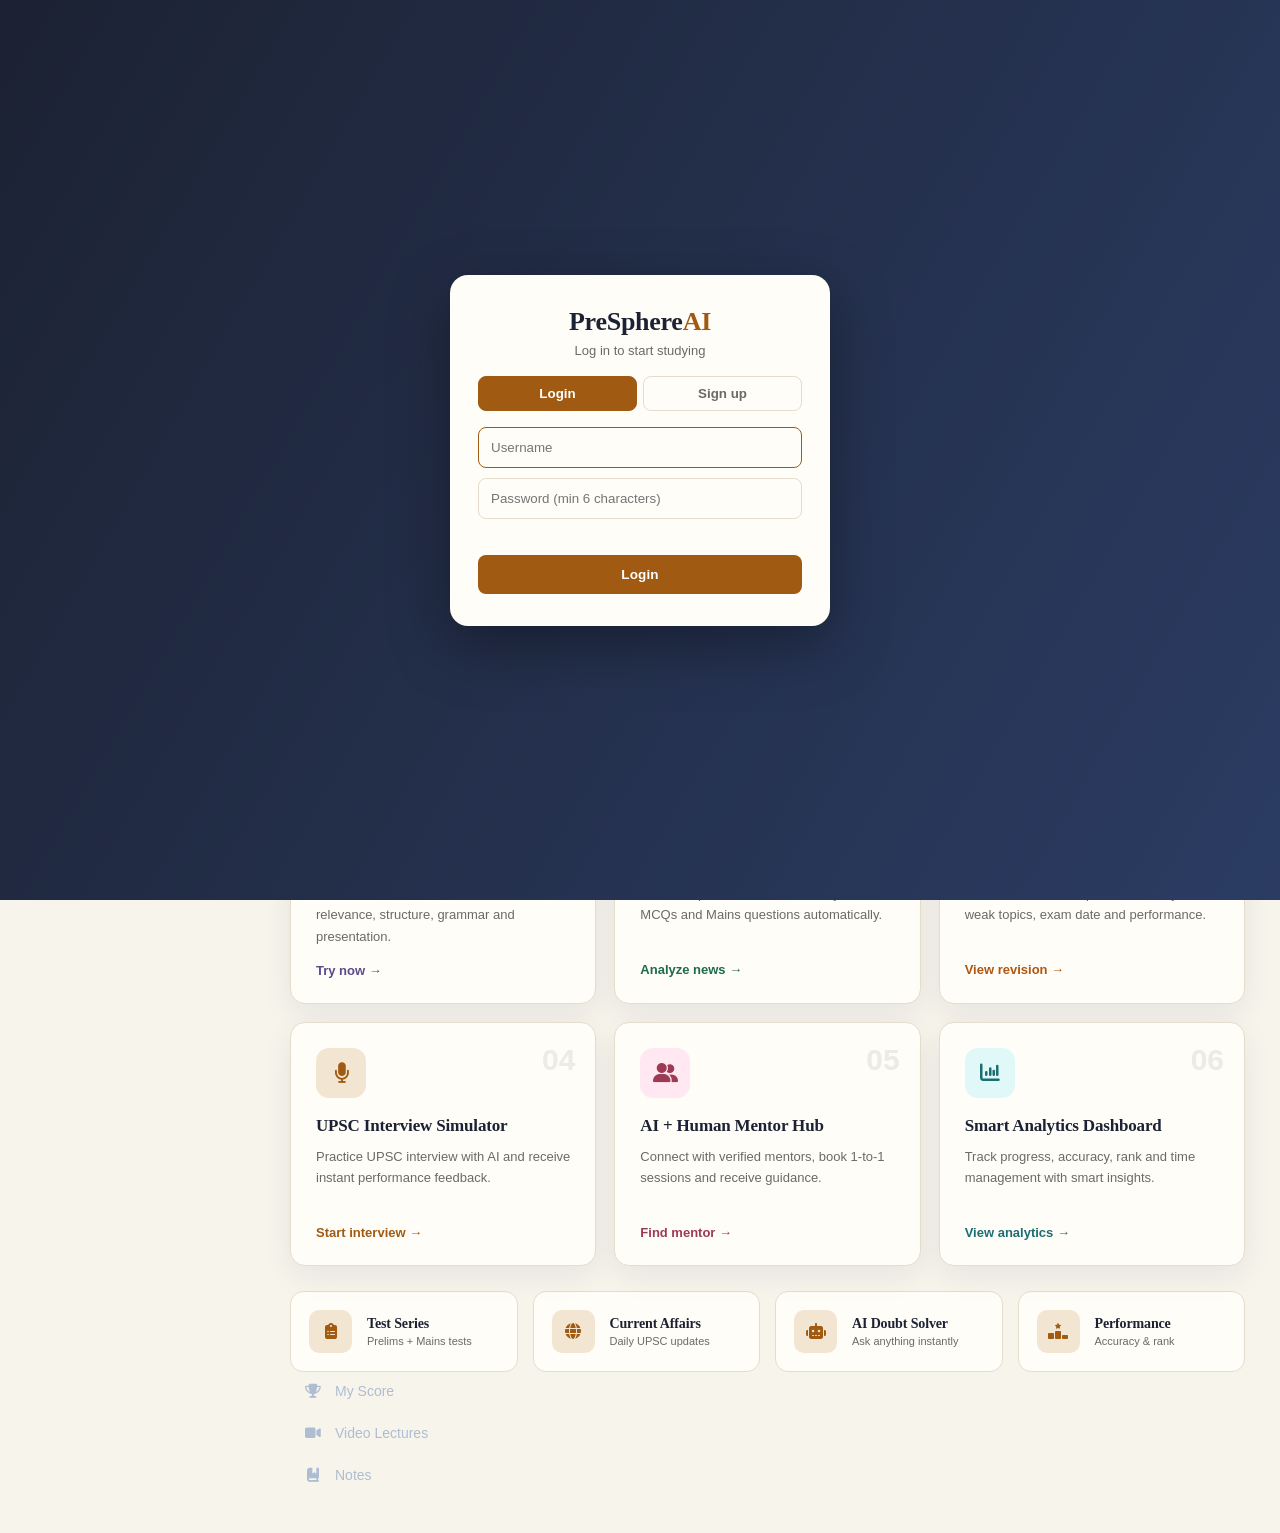
==== commit d0d5e89b: "Update HTML page" ====
--- a/frontend/index.html
+++ b/frontend/index.html
@@ -7,7 +7,13 @@
 
     <title>PreSphere AI</title>
 
-    <link rel="icon" href="data:,">
+    // favicons icons 
+    <link rel="apple-touch-icon" sizes="180x180" href="/apple-touch-icon.png">
+    <link rel="icon" type="image/png" sizes="32x32" href="/favicon-32x32.png">
+    <link rel="icon" type="image/png" sizes="16x16" href="/favicon-16x16.png">
+    <link rel="manifest" href="/site.webmanifest">
+
+    <!-- <link rel="icon" href="data:,"> -->
 
 
 
--- a/frontend/second css.css
+++ b/frontend/second css.css
@@ -3385,4 +3385,91 @@
     .note-grid {
         grid-template-columns: 1fr;
     }
+}
+
+/* ===== AUTH + ROLES ===== */
+#authOverlay {
+    position: fixed;
+    inset: 0;
+    z-index: 20000;
+    display: grid;
+    place-items: center;
+    padding: 20px;
+    background: linear-gradient(120deg, #1c2233, #2b3c63);
+}
+
+.auth-card {
+    width: 100%;
+    max-width: 380px;
+    background: var(--white);
+    color: var(--text);
+    border-radius: 18px;
+    padding: 32px 28px;
+    box-shadow: 0 20px 60px rgba(0, 0, 0, .35);
+}
+
+.auth-card h2 {
+    font-size: 26px;
+    text-align: center;
+}
+
+.auth-card h2 span {
+    color: var(--primary);
+}
+
+.auth-sub {
+    text-align: center;
+    color: var(--muted);
+    font-size: 13px;
+    margin: 6px 0 18px;
+}
+
+.auth-tabs {
+    display: flex;
+    gap: 6px;
+    margin-bottom: 16px;
+}
+
+.auth-tabs button {
+    flex: 1;
+    padding: 9px;
+    border: 1px solid var(--border);
+    background: var(--white);
+    color: var(--muted);
+    border-radius: 8px;
+    font-weight: 700;
+}
+
+.auth-tabs button.active {
+    background: var(--primary);
+    border-color: var(--primary);
+    color: #fff;
+}
+
+.auth-card input {
+    width: 100%;
+    padding: 12px;
+    margin-bottom: 10px;
+    border: 1px solid var(--border);
+    border-radius: 8px;
+    outline: none;
+    background: var(--white);
+    color: var(--text);
+}
+
+.auth-card input:focus {
+    border-color: var(--primary);
+}
+
+.auth-err {
+    min-height: 18px;
+    margin-bottom: 8px;
+    color: #c0392b;
+    font-size: 12px;
+}
+
+/* hide edit controls from students (server enforces this too) */
+body:not(.role-admin) .admin-only,
+body:not(.role-admin) [data-del] {
+    display: none !important;
 }
